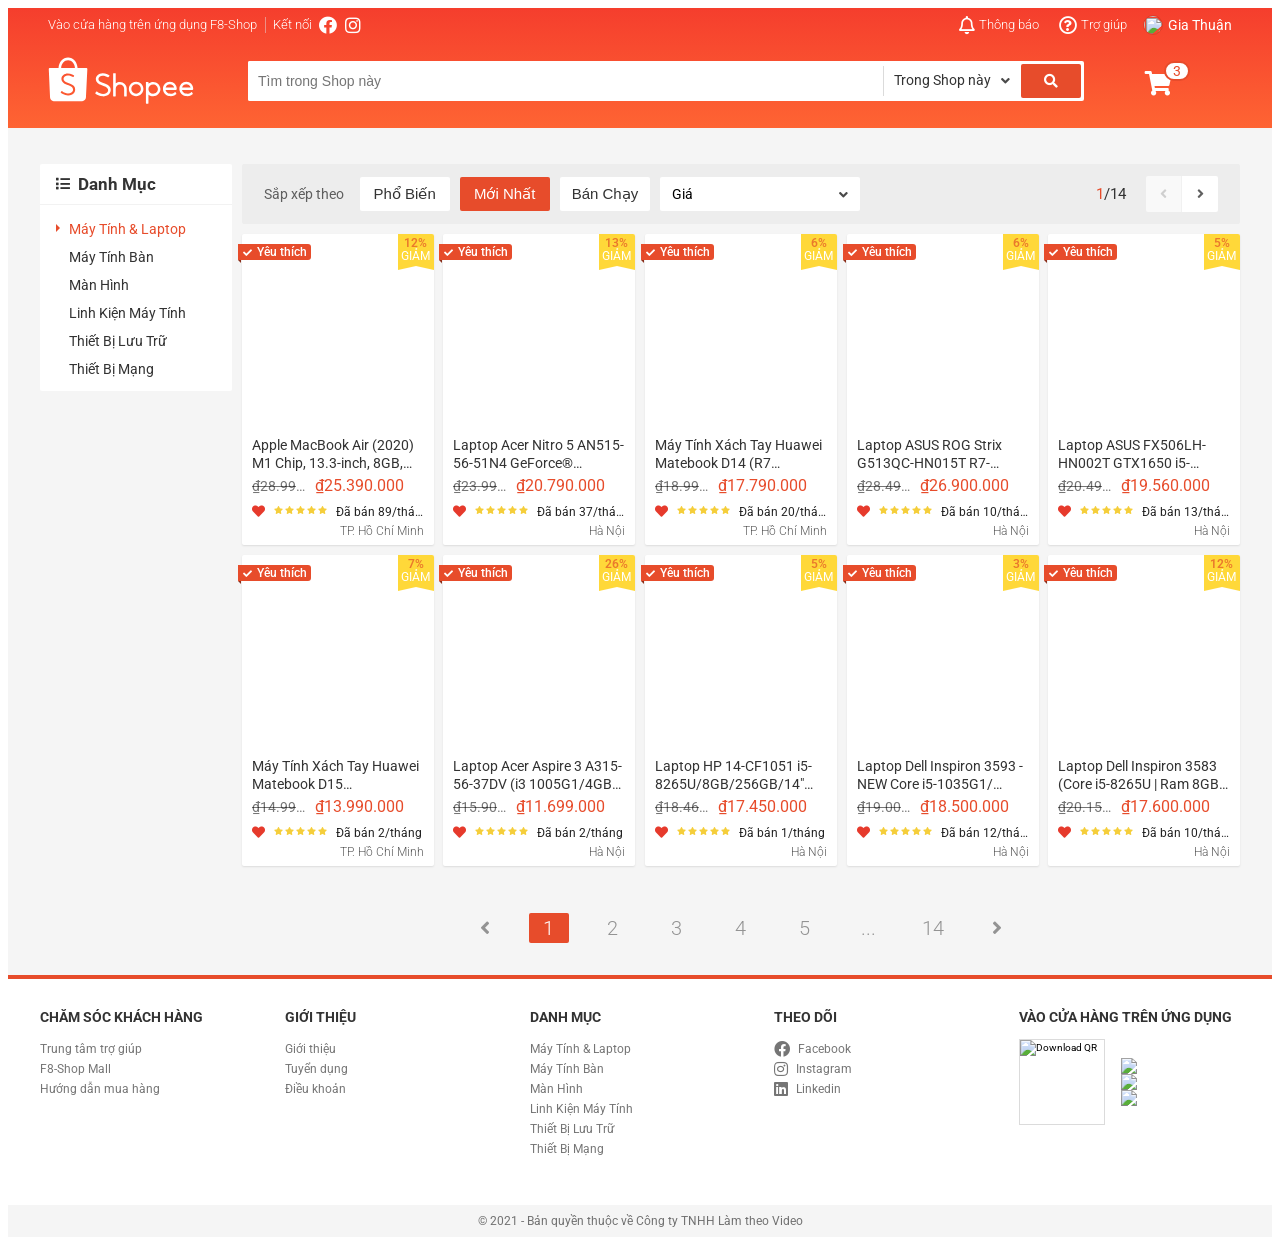
==== index.html @ 321f9ff5 "Shopee Clone v1" ====
<!DOCTYPE html>
<html lang="en">
<head>
    <meta charset="UTF-8">
    <meta http-equiv="X-UA-Compatible" content="IE=edge">
    <meta name="viewport" content="width=device-width, initial-scale=1.0">
    <title>F8 Shop</title>
    <link
      rel="icon"
      href="https://4.bp.blogspot.com/-ItRaVmM-PoU/XgrlppcnvcI/AAAAAAAABPY/Pbgwlu9Gb7UKLJFekuqk5__OPWQvqq08gCLcBGAsYHQ/s200-c/shopee%2B1.png"
      type="image/x-icon"
    />
    <link rel="stylesheet" href="https://cdnjs.cloudflare.com/ajax/libs/normalize/8.0.1/normalize.min.css">
    <link rel="stylesheet" href="./assest/css/base.css">
    <link rel="stylesheet" href="./assest/css/main.css">
    <link rel="stylesheet" href="./assest/css/grid.css">
    <link rel="stylesheet" href="./assest/css/responsive.css">
    <link rel="stylesheet" href="./assest/fonts/fontawesome-free-5.15.3-web/fontawesome-free-5.15.3-web/css/all.min.css">
    <link rel="preconnect" href="https://fonts.googleapis.com">
    <link rel="preconnect" href="https://fonts.gstatic.com" crossorigin>
    <link href="https://fonts.googleapis.com/css2?family=Open+Sans&family=Roboto:wght@300;400;500;700&display=swap" rel="stylesheet">
</head>
<body>
    <div class="app">
        <header class="header">
            <div class="grid wide">
                <nav class="header__navbar hide-on-mobile-tablet">
                    <ul class="header__navbar-list">
                        <li class="header__navbar-item header__navbar-item--has-qr header__navbar-item--separate">
                            Vào cửa hàng trên ứng dụng F8-Shop

                            <!-- Header QR code -->
                            <div class="header__qr">
                                <img src="./assest/img/qr_code.png" alt="QR code" class="header__qr-img">
                                <div class="header__qr-apps">
                                    <a href="" class="header__qr-link">
                                        <img src="./assest/img/app_store.png" alt="App Store" class="header__qr-download-img">
                                    </a>
                                    <a href="" class="header__qr-link">
                                        <img src="./assest/img/google_play.png" alt="Google Play" class="header__qr-download-img">
                                    </a>
                                    <a href="" class="header__qr-link">
                                        <img src="./assest/img/app_gallery.png" alt="App Gallery" class="header__qr-download-img">
                                    </a>
                                    
                                </div>
                            </div>
                        </li>
                        <li class="header__navbar-item">
                            <span class="header__navbar-tittle--no-pointer">Kết nối</span>
                            <a href="" class="header__navbar-icon-link">
                                <i class="header__navbar-icon fab fa-facebook"></i>
                            </a>
                            <a href="" class="header__navbar-icon-link">
                                <i class="header__navbar-icon fab fa-instagram"></i>
                            </a>
                        </li>
                    </ul>
    
                    <ul class="header__navbar-list">
                        <li class="header__navbar-item header__navbar-item--has-notify">
                            <a href="" class="header__navbar-item-link">
                                <i class="header__navbar-icon far fa-bell"></i>
                                Thông báo
                            </a>
                            <div class="header__notify">
                                <header class="header__notify-header">
                                    <h3>Thông Báo Mới Nhận</h3>
                                </header>
                                <ul class="header__notify-list">
                                    <li class="header__notify-item header__notify-item--viewed">
                                        <a href="" class="header__notify-link">
                                            <img src="https://cf.shopee.vn/file/35ed15aa87367f34b8993bb78418c62c_tn" alt="" class="header__notify-img">
                                            <div class="header__notify-info">
                                                <span class="header__notify-name">Săn Voucher 100K từ #shopxuhuong</span>
                                                <span class="header__notify-description">✨ Chỉ từ 1K mua hàng thả ga
                                                    ⏰ Đồng giá 7K vào 9H, 12H, 21H
                                                    ️🛒 Ở nhà an toàn! Mua sắm an tâm</span>
                                            </div>
                                        </a>
                                    </li>
                                    <li class="header__notify-item header__notify-item--viewed">
                                        <a href="" class="header__notify-link">
                                            <img src="https://cf.shopee.vn/file/565277eec233892490bc426672ab6165_tn" alt="" class="header__notify-img">
                                            <div class="header__notify-info">
                                                <span class="header__notify-name">Chỉ 3 phút để hiểu nhau hơn!</span>
                                                <span class="header__notify-description">😍Quảng cáo của Shopee đã để lại cho bạn những ấn tượng gì? Hãy chia sẻ ý kiến của bạn với Shopee ngay TẠI ĐÂY nhé!</span>
                                            </div>
                                        </a>
                                    </li>
                                    <li class="header__notify-item header__notify-item--viewed">
                                        <a href="" class="header__notify-link">
                                            <img src="https://cf.shopee.vn/file/9196fa5244971a370a52f6e6dd48f8cf_tn" alt="" class="header__notify-img">
                                            <div class="header__notify-info">
                                                <span class="header__notify-name">Bí kíp x4 lần ưu đãi từ Shop Xtra</span>
                                                <span class="header__notify-description">🔥Mã Freeship Xtra giảm đến 70K
                                                    ⚡Voucher hoàn 100K xu
                                                    ☄️Deal hot giảm đến 50%
                                                    💥 Click vào săn ngay ưu đãi!!!</span>
                                            </div>
                                        </a>
                                    </li>
                                </ul>
                                <footer class="header__notify-footer">
                                    <a href="" class="header__notify-footer-btn">Xem tất cả</a>
                                </footer>
                            </div>
                        </li>
                        <li class="header__navbar-item">
                            <a href="" class="header__navbar-item-link">
                                <i class="header__navbar-icon far fa-question-circle"></i>
                                Trợ giúp
                            </a>
                        </li>
                        <!-- <li class="header__navbar-item header__navbar-item--strong header__navbar-item--separate">Đăng ký</li>
                        <li class="header__navbar-item header__navbar-item--strong">Đăng nhập</li> -->
                        <li class="header__navbar-item header__navbar-user">
                            <img src="https://scontent.fsgn5-7.fna.fbcdn.net/v/t1.6435-9/152166689_1042345229628482_6610616176652861660_n.jpg?_nc_cat=101&ccb=1-5&_nc_sid=09cbfe&_nc_ohc=N7DBDFmC-OUAX-FkVqB&_nc_ht=scontent.fsgn5-7.fna&oh=b2f9391e783679ab5350fd83e665308e&oe=61D140C9" alt="" class="header__navbar-user-img">
                            <span class="header__navbar-user-name">Gia Thuận</span>

                            <ul class="header__navbar-user-menu">
                                <li class="header__navbar-user-item">
                                    <a href="" >Tài Khoản Của Tôi</a>
                                </li>  
                                <li class="header__navbar-user-item">
                                    <a href="" >Địa Chỉ Của Tôi</a>
                                </li> 
                                <li class="header__navbar-user-item">
                                    <a href="" >Đơn Mua</a>
                                </li>  
                                <li class="header__navbar-user-item header__navbar-user-item--separate">
                                    <a href="" >Đăng Xuất</a>
                                </li>    
                            </ul>
                        </li>
                    </ul>
                </nav>


                <!-- Header with search -->
                <div class="header-with-search">
                    <div class="header__mobile-btn">
                        <label for="mobile-list-checkbox" class="header__mobile-list">
                            <i class="header__mobile-list-icon fas fa-bars"></i>
                        </label>
                        <label for="mobile-search-checkbox" class="header__mobile-search">
                            <i class="header__mobile-search-icon fas fa-search"></i>
                        </label>
                    </div>
                    <div class="header__logo hide-on-tablet">
                        <a href="./index.html" class="header__logo-link">
                            <svg viewBox="0 0 192 65" class="header__logo-img">
                                <g fill-rule="evenodd">
                                    <path fill="#fff"
                                        d="M35.6717403 44.953764c-.3333497 2.7510509-2.0003116 4.9543414-4.5823845 6.0575984-1.4379707.6145919-3.36871.9463856-4.896954.8421628-2.3840266-.0911143-4.6237865-.6708937-6.6883352-1.7307424-.7375522-.3788551-1.8370513-1.1352759-2.6813095-1.8437757-.213839-.1790053-.239235-.2937577-.0977428-.4944671.0764015-.1151823.2172535-.3229831.5286218-.7791994.45158-.6616533.5079208-.7446018.5587128-.8221779.14448-.2217688.3792333-.2411091.6107855-.0588804.0243289.0189105.0243289.0189105.0426824.0333083.0379873.0294402.0379873.0294402.1276204.0990653.0907002.0706996.14448.1123887.166248.1287205 2.2265285 1.7438508 4.8196989 2.7495466 7.4376251 2.8501162 3.6423042-.0496401 6.2615109-1.6873341 6.7308041-4.2020035.5160305-2.7675977-1.6565047-5.1582742-5.9070334-6.4908212-1.329344-.4166762-4.6895175-1.7616869-5.3090528-2.1250697-2.9094471-1.7071043-4.2697358-3.9430584-4.0763845-6.7048539.296216-3.8283059 3.8501677-6.6835796 8.340785-6.702705 2.0082079-.004083 4.0121475.4132378 5.937338 1.2244562.6816382.2873109 1.8987274.9496089 2.3189359 1.2633517.2420093.1777159.2898136.384872.1510957.60836-.0774686.12958-.2055158.3350171-.4754821.7632974l-.0029878.0047276c-.3553311.5640922-.3664286.5817134-.447952.7136572-.140852.2144625-.3064598.2344475-.5604202.0732783-2.0600669-1.3839063-4.3437898-2.0801572-6.8554368-2.130442-3.126914.061889-5.4706057 1.9228561-5.6246892 4.4579402-.0409751 2.2896772 1.676352 3.9613243 5.3858811 5.2358503 7.529819 2.4196871 10.4113092 5.25648 9.869029 9.7292478M26.3725216 5.42669372c4.9022893 0 8.8982174 4.65220288 9.0851664 10.47578358H17.2875686c.186949-5.8235807 4.1828771-10.47578358 9.084953-10.47578358m25.370857 11.57065968c0-.6047069-.4870064-1.0948761-1.0875481-1.0948761h-11.77736c-.28896-7.68927544-5.7774923-13.82058185-12.5059489-13.82058185-6.7282432 0-12.2167755 6.13130641-12.5057355 13.82058185l-11.79421958.0002149c-.59136492.0107446-1.06748731.4968309-1.06748731 1.0946612 0 .0285807.00106706.0569465.00320118.0848825H.99995732l1.6812605 37.0613963c.00021341.1031483.00405483.2071562.01173767.3118087.00170729.0236381.003628.0470614.00554871.0704847l.00362801.0782207.00405483.004083c.25545428 2.5789222 2.12707837 4.6560709 4.67201764 4.7519129l.00576212.0055872h37.4122078c.0177132.0002149.0354264.0004298.0531396.0004298.0177132 0 .0354264-.0002149.0531396-.0004298h.0796027l.0017073-.0015043c2.589329-.0706995 4.6867431-2.1768587 4.9082648-4.787585l.0012805-.0012893.0017073-.0350275c.0021341-.0275062.0040548-.0547975.0057621-.0823037.0040548-.065757.0068292-.1312992.0078963-.1964115l1.8344904-37.207738h-.0012805c.001067-.0186956.0014939-.0376062.0014939-.0565167M176.465457 41.1518926c.720839-2.3512494 2.900423-3.9186779 5.443734-3.9186779 2.427686 0 4.739107 1.6486899 5.537598 3.9141989l.054826.1556978h-11.082664l.046506-.1512188zm13.50267 3.4063683c.014933.0006399.014933.0006399.036906.0008531.021973-.0002132.021973-.0002132.044372-.0008531.53055-.0243144.950595-.4766911.950595-1.0271786 0-.0266606-.000853-.0496953-.00256-.0865936.000427-.0068251.000427-.020262.000427-.0635588 0-5.1926268-4.070748-9.4007319-9.09145-9.4007319-5.020488 0-9.091235 4.2081051-9.091235 9.4007319 0 .3871116.022399.7731567.067838 1.1568557l.00256.0204753.01408.1013102c.250022 1.8683731 1.047233 3.5831812 2.306302 4.9708108-.00064-.0006399.00064.0006399.007253.0078915 1.396026 1.536289 3.291455 2.5833031 5.393601 2.9748936l.02752.0053321v-.0027727l.13653.0228215c.070186.0119439.144211.0236746.243409.039031 2.766879.332724 5.221231-.0661182 7.299484-1.1127057.511777-.2578611.971928-.5423827 1.37064-.8429007.128211-.0968312.243622-.1904632.34346-.2781231.051412-.0452164.092372-.083181.114131-.1051493.468898-.4830897.498124-.6543572.215249-1.0954297-.31146-.4956734-.586228-.9179769-.821744-1.2675504-.082345-.1224254-.154023-.2267215-.214396-.3133151-.033279-.0475624-.033279-.0475624-.054399-.0776356-.008319-.0117306-.008319-.0117306-.013866-.0191956l-.00256-.0038391c-.256208-.3188605-.431565-.3480805-.715933-.0970445-.030292.0268739-.131624.1051493-.14997.1245582-1.999321 1.775381-4.729508 2.3465571-7.455854 1.7760208-.507724-.1362888-.982595-.3094759-1.419919-.5184948-1.708127-.8565509-2.918343-2.3826022-3.267563-4.1490253l-.02752-.1394881h13.754612zM154.831964 41.1518926c.720831-2.3512494 2.900389-3.9186779 5.44367-3.9186779 2.427657 0 4.739052 1.6486899 5.537747 3.9141989l.054612.1556978h-11.082534l.046505-.1512188zm13.502512 3.4063683c.015146.0006399.015146.0006399.037118.0008531.02176-.0002132.02176-.0002132.044159-.0008531.530543-.0243144.950584-.4766911.950584-1.0271786 0-.0266606-.000854-.0496953-.00256-.0865936.000426-.0068251.000426-.020262.000426-.0635588 0-5.1926268-4.070699-9.4007319-9.091342-9.4007319-5.020217 0-9.091343 4.2081051-9.091343 9.4007319 0 .3871116.022826.7731567.068051 1.1568557l.00256.0204753.01408.1013102c.250019 1.8683731 1.04722 3.5831812 2.306274 4.9708108-.00064-.0006399.00064.0006399.007254.0078915 1.396009 1.536289 3.291417 2.5833031 5.393538 2.9748936l.027519.0053321v-.0027727l.136529.0228215c.070184.0119439.144209.0236746.243619.039031 2.766847.332724 5.22117-.0661182 7.299185-1.1127057.511771-.2578611.971917-.5423827 1.370624-.8429007.128209-.0968312.243619-.1904632.343456-.2781231.051412-.0452164.09237-.083181.11413-.1051493.468892-.4830897.498118-.6543572.215246-1.0954297-.311457-.4956734-.586221-.9179769-.821734-1.2675504-.082344-.1224254-.154022-.2267215-.21418-.3133151-.033492-.0475624-.033492-.0475624-.054612-.0776356-.008319-.0117306-.008319-.0117306-.013866-.0191956l-.002346-.0038391c-.256419-.3188605-.431774-.3480805-.716138-.0970445-.030292.0268739-.131623.1051493-.149969.1245582-1.999084 1.775381-4.729452 2.3465571-7.455767 1.7760208-.507717-.1362888-.982582-.3094759-1.419902-.5184948-1.708107-.8565509-2.918095-2.3826022-3.267311-4.1490253l-.027733-.1394881h13.754451zM138.32144123 49.7357905c-3.38129629 0-6.14681004-2.6808521-6.23169343-6.04042014v-.31621743c.08401943-3.35418649 2.85039714-6.03546919 6.23169343-6.03546919 3.44242097 0 6.23320537 2.7740599 6.23320537 6.1960534 0 3.42199346-2.7907844 6.19605336-6.23320537 6.19605336m.00172791-15.67913203c-2.21776751 0-4.33682838.7553485-6.03989586 2.140764l-.19352548.1573553V34.6208558c0-.4623792-.0993546-.56419733-.56740117-.56419733h-2.17651376c-.47409424 0-.56761716.09428403-.56761716.56419733v27.6400724c0 .4539841.10583425.5641973.56761716.5641973h2.17651376c.46351081 0 .56740117-.1078454.56740117-.5641973V50.734168l.19352548.1573553c1.70328347 1.3856307 3.82234434 2.1409792 6.03989586 2.1409792 5.27140956 0 9.54473746-4.2479474 9.54473746-9.48802964 0-5.239867-4.2733279-9.48781439-9.54473746-9.48781439M115.907646 49.5240292c-3.449458 0-6.245805-2.7496948-6.245805-6.1425854 0-3.3928907 2.79656-6.1427988 6.245805-6.1427988 3.448821 0 6.24538 2.7499081 6.24538 6.1427988 0 3.3926772-2.796346 6.1425854-6.24538 6.1425854m.001914-15.5438312c-5.28187 0-9.563025 4.2112903-9.563025 9.4059406 0 5.1944369 4.281155 9.4059406 9.563025 9.4059406 5.281657 0 9.562387-4.2115037 9.562387-9.4059406 0-5.1946503-4.280517-9.4059406-9.562387-9.4059406M94.5919049 34.1890939c-1.9281307 0-3.7938902.6198995-5.3417715 1.7656047l-.188189.1393105V23.2574169c0-.4254677-.1395825-.5643476-.5649971-.5643476h-2.2782698c-.4600414 0-.5652122.1100273-.5652122.5643476v29.2834155c0 .443339.1135587.5647782.5652122.5647782h2.2782698c.4226187 0 .5649971-.1457701.5649971-.5647782v-9.5648406c.023658-3.011002 2.4931278-5.4412923 5.5299605-5.4412923 3.0445753 0 5.516841 2.4421328 5.5297454 5.4630394v9.5430935c0 .4844647.0806524.5645628.5652122.5645628h2.2726775c.481764 0 .565212-.0824666.565212-.5645628v-9.5710848c-.018066-4.8280677-4.0440197-8.7806537-8.9328471-8.7806537M62.8459442 47.7938061l-.0053397.0081519c-.3248668.4921188-.4609221.6991347-.5369593.8179812-.2560916.3812097-.224267.551113.1668119.8816949.91266.7358184 2.0858968 1.508535 2.8774525 1.8955369 2.2023021 1.076912 4.5810275 1.646045 7.1017886 1.6975309 1.6283921.0821628 3.6734936-.3050536 5.1963734-.9842376 2.7569891-1.2298679 4.5131066-3.6269626 4.8208863-6.5794607.4985136-4.7841067-2.6143125-7.7747902-10.6321784-10.1849709l-.0021359-.0006435c-3.7356476-1.2047686-5.4904836-2.8064071-5.4911243-5.0426086.1099976-2.4715346 2.4015793-4.3179454 5.4932602-4.4331449 2.4904317.0062212 4.6923065.6675996 6.8557356 2.0598624.4562232.2767364.666607.2256796.9733188-.172263.035242-.0587797.1332787-.2012238.543367-.790093l.0012815-.0019308c.3829626-.5500403.5089793-.7336731.5403767-.7879478.258441-.4863266.2214903-.6738208-.244985-1.0046173-.459427-.3290803-1.7535544-1.0024722-2.4936356-1.2978721-2.0583439-.8211991-4.1863175-1.2199998-6.3042524-1.1788111-4.8198184.1046878-8.578747 3.2393171-8.8265087 7.3515337-.1572005 2.9703036 1.350301 5.3588174 4.5000778 7.124567.8829712.4661613 4.1115618 1.6865902 5.6184225 2.1278667 4.2847814 1.2547527 6.5186944 3.5630343 6.0571315 6.2864205-.4192725 2.4743234-3.0117991 4.1199394-6.6498372 4.2325647-2.6382344-.0549182-5.2963324-1.0217793-7.6043603-2.7562084-.0115337-.0083664-.0700567-.0519149-.1779185-.1323615-.1516472-.1130543-.1516472-.1130543-.1742875-.1300017-.4705335-.3247898-.7473431-.2977598-1.0346184.1302162-.0346012.0529875-.3919333.5963776-.5681431.8632459"
                                    ></path>
                                </g>
                            </svg>
                        </a>
                    </div>

                    <input type="checkbox" hidden id="mobile-search-checkbox" class="header__search-checkbox">


                    <input type="checkbox" hidden name="" class="nav__input" id="mobile-list-checkbox">


                    <label for="mobile-list-checkbox" class="header__nav-overlay"></label>
                    <nav class="nav__mobile">
                        <label for="mobile-list-checkbox" class="nav__mobile-close">
                            <i class="fas fa-times"></i>
                        </label>
                        <ul class="nav__mobile-list">
                            <li>
                                <a href="" class="nav__mobile-link">
                                    <i class="fas fa-home"></i>
                                    Trang chủ
                                </a>
                            </li>
                            <li>
                                <a href="" class="nav__mobile-link">
                                    <i class="far fa-user-circle"></i>
                                    Tài khoản của tôi
                                </a>
                            </li>
                            <li>    
                                <a href="" class="nav__mobile-link">
                                    <i class="fas fa-box-open"></i>
                                    Đơn mua
                                </a>
                            </li>
                            <li>
                                <a href="" class="nav__mobile-link">
                                    <i class="fas fa-sign-out-alt"></i>
                                    Đăng xuất
                                </a>
                            </li>
                        </ul>
                    </nav>

                    <div class="header__search">
                        <div class="header__search-input-wrap">
                            <input type="text" class="header__search-input" placeholder="Tìm trong Shop này">

                            <!-- Search history -->
                            <div class="header__search-history">
                                <h3 class="header__search-history-heading">Lịch sử tìm kiếm</h3>
                                <ul class="header__search-history-list">
                                    <li class="header__search-history-item">
                                        <a href="" >Acer nitro 5</a>
                                    </li>
                                    <li class="header__search-history-item">
                                        <a href="" >Asus tuf fx506</a>
                                    </li>
                                </ul>
                            </div>
                        </div>
                        <div class="header__search-select">
                            <span class="header__search-select-label">Trong Shop này</span>
                            <i class="header__search-select-icon fas fa-angle-down"></i>

                            <ul class="header__search-option">
                                <li class="header__search-option-item">
                                    <span>Trong Shop này</span>
                                    <i class="fas fa-check"></i>
                                </li>
                                <li class="header__search-option-item">
                                    <span>Trong Shopee</span>
                                </li>
                            </ul>
                        </div>
                        <button class="header__search-btn">
                            <i class="header__search-btn-icon fas fa-search"></i>
                        </button>
                    </div>

                    <!-- Cart layout -->
                    <div class="header__cart">
                        <div class="header__cart-wrap">
                            <i class="header__cart-icon fas fa-shopping-cart"></i>
                            <span class="header__cart-notice">3</span>

                            <!-- No cart: header__cart-list--no-cart-->
                            <div class="header__cart-list">
                                <img src="./assest/img/no_cart.png" alt="" class="header__cart-no-cart-img">
                                <span class="header__cart-list-no-cart-msg">
                                    Chưa có sản phẩm
                                </span>

                                <h4 class="header__cart-heading">Sản Phẩm Mới Thêm</h4>
                                <ul class="header__cart-list-item">
                                    <!-- Cart item -->
                                    <li class="header__cart-item">
                                        <img src="https://cf.shopee.vn/file/7e4eaffb8aef72525616d2d37cb64905_tn" alt="" class="header__cart-img">
                                        <div class="header__cart-item-info">
                                            <div class="header__cart-item-head">
                                                <h5 class="header__cart-item-name">Asus TUF Gaming F15 FX506LH-HN002T</h5>
                                                <div class="header__cart-item-price-wrap">
                                                    <span class="header__cart-item-price">₫19.490.000</span>
                                                    <span class="header__cart-item-multiply">x</span>
                                                    <span class="header__cart-item-qnt">2</span>
                                                </div>
                                            </div>

                                            <div class="header__cart-item-body">
                                                <span class="header__cart-item-description">
                                                    Phân Loại Hàng: I5-RAM8G-SSD512 
                                                </span>
                                                <span class="header__cart-item-remove">Xoá</span>
                                            </div>
                                        </div>
                                    </li>
                                    <li class="header__cart-item">
                                        <img src="https://cf.shopee.vn/file/7fd600c90822d0015a268f533c5f6d99_tn" alt="" class="header__cart-img">
                                        <div class="header__cart-item-info">
                                            <div class="header__cart-item-head">
                                                <h5 class="header__cart-item-name">Acer Predator Helios 300</h5>
                                                <div class="header__cart-item-price-wrap">
                                                    <span class="header__cart-item-price">₫18.400.000</span>
                                                    <span class="header__cart-item-multiply">x</span>
                                                    <span class="header__cart-item-qnt">1</span>
                                                </div>
                                            </div>

                                            <div class="header__cart-item-body">
                                                <span class="header__cart-item-description">
                                                    Phân Loại Hàng: RAM16G-SSD 128+1TB
                                                </span>
                                                <span class="header__cart-item-remove">Xoá</span>
                                            </div>
                                        </div>
                                    </li>
                                    <li class="header__cart-item">
                                        <img src="https://cf.shopee.vn/file/57ae68e7da097de895fe7a981023bf6b_tn" alt="" class="header__cart-img">
                                        <div class="header__cart-item-info">
                                            <div class="header__cart-item-head">
                                                <h5 class="header__cart-item-name">Laptop Asus ROG Strix G512-IAL001T i7-10750H GTX1650Ti 8GB 512GB 15.6″FHD 144Hz W10</h5>
                                                <div class="header__cart-item-price-wrap">
                                                    <span class="header__cart-item-price">₫28.287.000</span>
                                                    <span class="header__cart-item-multiply">x</span>
                                                    <span class="header__cart-item-qnt">1</span>
                                                </div>
                                            </div>

                                            <div class="header__cart-item-body">
                                                <span class="header__cart-item-description">
                                                    Phân Loại Hàng: I7-RAM8G-SSD512 
                                                </span>
                                                <span class="header__cart-item-remove">Xoá</span>
                                            </div>
                                        </div>
                                    </li>
                                    
                                </ul>

                                <a href="#" class="header__cart-view-cart btn btn--primary">Xem Giỏ Hàng</a>
                            </div>
                        </div>

                        
                    </div>
                </div>
            </div>
            <ul class="header__sort-bar">
                <li class="header__sort-item">
                    <a href="" class="header__sort-link">Phổ biến</a>
                </li>
                <li class="header__sort-item header__sort-link--active">
                    <a href="" class="header__sort-link">Mới nhất</a>
                </li>
                <li class="header__sort-item">
                    <a href="" class="header__sort-link">Bán chạy</a>
                </li>
                <li class="header__sort-item">
                        <a href="" class="header__sort-link">
                            Giá
                            <svg width="8px" height="10px" viewBox="0 0 8 10" class="header__sort-price">
                                <g stroke="none" stroke-width="1" fill-rule="evenodd">
                                    <g id="upfront_filter_specs" transform="translate(-345.000000, -97.000000)">
                                        <g id="icon_grey" transform="translate(343.000000, 96.000000)">
                                            <g id="Group-12" stroke-width="1" transform="translate(2.500000, 1.000000)">
                                                <g id="Group-11" fill-rule="nonzero">
                                                    <path
                                                        d="M3.13751228,3.74264069 L0.150147331,0.853553391 C-0.0500491103,0.658291245 -0.0500491103,0.341708755 0.150147331,0.146446609 C0.350343772,-0.0488155365 0.674926335,-0.0488155365 0.875122776,0.146446609 L3.5,2.68497122 L6.12487722,0.146446609 C6.32507367,-0.0488155365 6.64965623,-0.0488155365 6.84985267,0.146446609 C7.05004911,0.341708755 7.05004911,0.658291245 6.84985267,0.853553391 L3.86248772,3.74264069 C3.66229128,3.93790283 3.33770872,3.93790283 3.13751228,3.74264069 Z"
                                                        transform="translate(3.500000, 1.944544) scale(1, -1) translate(-3.500000, -1.944544) "
                                                    ></path>
                                                </g>
                                                <g transform="translate(3.500000, 8.000000) scale(1, -1) translate(-3.500000, -8.000000) translate(0.000000, 6.000000)" fill-rule="nonzero">
                                                    <path
                                                        d="M3.13751228,3.74264069 L0.150147331,0.853553391 C-0.0500491103,0.658291245 -0.0500491103,0.341708755 0.150147331,0.146446609 C0.350343772,-0.0488155365 0.674926335,-0.0488155365 0.875122776,0.146446609 L3.5,2.68497122 L6.12487722,0.146446609 C6.32507367,-0.0488155365 6.64965623,-0.0488155365 6.84985267,0.146446609 C7.05004911,0.341708755 7.05004911,0.658291245 6.84985267,0.853553391 L3.86248772,3.74264069 C3.66229128,3.93790283 3.33770872,3.93790283 3.13751228,3.74264069 Z"
                                                        transform="translate(3.500000, 1.944544) scale(1, -1) translate(-3.500000, -1.944544) "
                                                    ></path>
                                                </g>
                                            </g>
                                        </g>
                                    </g>
                                </g>
                            </svg>
                        </a>
                </li>
            </ul>
        </header>

        <div class="app__container">
            <div class="grid wide">
                <div class="row sm-gutter app__content">
                    <div class="col l-2 m-0 c-0">
                        <nav class="category">
                            <h3 class="category__heading">
                                <i class="category__heading-icon fas fa-list"></i>
                                Danh Mục
                            </h3>
            
                            <ul class="category-list">
                                <li class="category-item category-item--active">
                                    <a href="#" class="category-item__link">Máy Tính & Laptop</a>
                                </li>
                                <li class="category-item">
                                    <a href="#" class="category-item__link">Máy Tính Bàn</a>
                                </li>
                                <li class="category-item">
                                    <a href="#" class="category-item__link">Màn Hình</a>
                                </li>
                                <li class="category-item">
                                    <a href="#" class="category-item__link">Linh Kiện Máy Tính</a>
                                </li>
                                <li class="category-item">
                                    <a href="#" class="category-item__link">Thiết Bị Lưu Trữ</a>
                                </li>
                                <li class="category-item">
                                    <a href="#" class="category-item__link">Thiết Bị Mạng</a>
                                </li>
                            </ul>
                        </nav>
                    </div>
    
                    <div class="col l-10 m-12 c-12">
                        <div class="home-filter hide-on-mobile-tablet">
                            <span class="home-filter__label">Sắp xếp theo</span>
                            <button class="home-filter__btn btn">Phổ Biến</button>
                            <button class="home-filter__btn btn btn--primary">Mới Nhất</button>
                            <button class="home-filter__btn btn">Bán Chạy</button>

                            <div class="select-input">
                                <span class="select-input__label">Giá</span>
                                <i class="select-input__icon fas fa-angle-down"></i>

                                <!-- List option -->
                                <ul class="select-input__list">
                                    <li class="select-input__item">
                                        <a href="" class="select-input__link">Giá: Thấp đến Cao</a>
                                    </li>
                                    <li class="select-input__item">
                                        <a href="" class="select-input__link">Giá: Cao đến Thấp</a>
                                    </li>
                                </ul>
                            </div>

                            <div class="home-filter__page">
                                <span class="home-filter__page-num">
                                    <span class="home-filter__page-current">1</span>/14
                                </span>

                                <div class="home-filter__page-control">
                                    <a href="" class="home-filter__page-btn home-filter__page-btn-disabled">
                                        <i class="home-filter__page-icon fas fa-angle-left"></i>
                                    </a>
                                    <a href="" class="home-filter__page-btn">
                                        <i class="home-filter__page-icon fas fa-angle-right"></i>
                                    </a>
                                </div>
                            </div>
                        </div>

                        <nav class="mobile-category">
                            <ul class="mobile-category__list">
                                <li class="mobile-category__item">
                                    <a href="" class="mobile-category__link">Máy Tính Bàn</a>
                                </li>
                                <li class="mobile-category__item">
                                    <a href="" class="mobile-category__link">Máy In, Máy Scan & Máy Chiếu</a>
                                </li>
                                <li class="mobile-category__item">
                                    <a href="" class="mobile-category__link">Thiết Bị Lưu Trữ</a>
                                </li>
                                <li class="mobile-category__item">
                                    <a href="" class="mobile-category__link">Màn Hình</a>
                                </li>
                                <li class="mobile-category__item">
                                    <a href="" class="mobile-category__link">Linh Kiện Máy Tính</a>
                                </li>
                                <li class="mobile-category__item">
                                    <a href="" class="mobile-category__link">Thiết Bị Mạng</a>
                                </li>
                                <li class="mobile-category__item">
                                    <a href="" class="mobile-category__link">Laptop</a>
                                </li>
                                <li class="mobile-category__item">
                                    <a href="" class="mobile-category__link">Gaming</a>
                                </li>
                                <li class="mobile-category__item">
                                    <a href="" class="mobile-category__link">Khác</a>
                                </li>
                            </ul>
                        </nav>

                        <div class="home-product">
                            <div class="row sm-gutter">
                                <!-- Product item -->
                                <div class="col l-2-4 m-4 c-6">
                                    <a class="home-product-item" href="">
                                        <div class="home-product-item__img" style="background-image: url(https://cf.shopee.vn/file/575e04c0e1d08b5f1b9f624a8d6b1419_tn);"></div>
                                        <h4 class="home-product-item__name">Apple MacBook Air (2020) M1 Chip, 13.3-inch, 8GB, 256GB SSD</h4>
                                        <div class="home-product-item__price">
                                            <span class="home-product-item__price-old">₫28.990.000</span>
                                            <span class="home-product-item__price-current">₫25.390.000</span>
                                        </div>
                                        <div class="home-product-item__action">
                                            <span class="home-product-item__like home-product-item__like--liked">
                                                <i class="home-product-item__like-icon-empty far fa-heart"></i>
                                                <i class="home-product-item__like-icon-fill fas fa-heart"></i>
                                            </span>
                                            <div class="home-product-item__rating">
                                                <i class="home-product-item__star--gold fas fa-star"></i>
                                                <i class="home-product-item__star--gold fas fa-star"></i>
                                                <i class="home-product-item__star--gold fas fa-star"></i>
                                                <i class="home-product-item__star--gold fas fa-star"></i>
                                                <i class="home-product-item__star--gold fas fa-star"></i>
                                            </div>
                                            <span class="home-product-item__sold">Đã bán 89/tháng</span>
                                        </div>
                                        <div class="home-product-item__origin">
                                            <span class="home-product-item__origin-name">TP. Hồ Chí Minh</span>
                                        </div>
                                        <div class="home-product-item__favourite">
                                            <i class="fas fa-check"></i>
                                            <span>Yêu thích</span>
                                        </div>
                                        <div class="home-product-item__sale-off">
                                            <span class="home-product-item__sale-off-percent">12%</span>
                                            <span class="home-product-item__sale-off-label">GIẢM</span>
                                        </div>
                                    </a>
                                </div>     
                                <div class="col l-2-4 m-4 c-6">
                                    <a class="home-product-item" href="">
                                        <div class="home-product-item__img" style="background-image: url(https://cf.shopee.vn/file/99a2a20828b08ae6c54d59498d19e181_tn);"></div>
                                        <h4 class="home-product-item__name">Laptop Acer Nitro 5 AN515-56-51N4 GeForce® GTX1650 i5-11300H 8GB 512GB</h4>
                                        <div class="home-product-item__price">
                                            <span class="home-product-item__price-old">₫23.990.000</span>
                                            <span class="home-product-item__price-current">₫20.790.000</span>
                                        </div>
                                        <div class="home-product-item__action">
                                            <span class="home-product-item__like home-product-item__like--liked">
                                                <i class="home-product-item__like-icon-empty far fa-heart"></i>
                                                <i class="home-product-item__like-icon-fill fas fa-heart"></i>
                                            </span>
                                            <div class="home-product-item__rating">
                                                <i class="home-product-item__star--gold fas fa-star"></i>
                                                <i class="home-product-item__star--gold fas fa-star"></i>
                                                <i class="home-product-item__star--gold fas fa-star"></i>
                                                <i class="home-product-item__star--gold fas fa-star"></i>
                                                <i class="home-product-item__star--gold fas fa-star"></i>
                                            </div>
                                            <span class="home-product-item__sold">Đã bán 37/tháng</span>
                                        </div>
                                        <div class="home-product-item__origin">
                                            <span class="home-product-item__origin-name">Hà Nội</span>
                                        </div>
                                        <div class="home-product-item__favourite">
                                            <i class="fas fa-check"></i>
                                            <span>Yêu thích</span>
                                        </div>
                                        <div class="home-product-item__sale-off">
                                            <span class="home-product-item__sale-off-percent">13%</span>
                                            <span class="home-product-item__sale-off-label">GIẢM</span>
                                        </div>
                                    </a>
                                </div>
                                <div class="col l-2-4 m-4 c-6">
                                    <a class="home-product-item" href="">
                                        <div class="home-product-item__img" style="background-image: url(https://cf.shopee.vn/file/58347850a9208e7b2e16175fa1b1d087_tn);"></div>
                                        <h4 class="home-product-item__name">Máy Tính Xách Tay Huawei Matebook D14 (R7 8+512G) | Windows 10 | Màn hình Fullview 14-inch</h4>
                                        <div class="home-product-item__price">
                                            <span class="home-product-item__price-old">₫18.990.000</span>
                                            <span class="home-product-item__price-current">₫17.790.000</span>
                                        </div>
                                        <div class="home-product-item__action">
                                            <span class="home-product-item__like home-product-item__like--liked">
                                                <i class="home-product-item__like-icon-empty far fa-heart"></i>
                                                <i class="home-product-item__like-icon-fill fas fa-heart"></i>
                                            </span>
                                            <div class="home-product-item__rating">
                                                <i class="home-product-item__star--gold fas fa-star"></i>
                                                <i class="home-product-item__star--gold fas fa-star"></i>
                                                <i class="home-product-item__star--gold fas fa-star"></i>
                                                <i class="home-product-item__star--gold fas fa-star"></i>
                                                <i class="home-product-item__star--gold fas fa-star"></i>
                                            </div>
                                            <span class="home-product-item__sold">Đã bán 20/tháng</span>
                                        </div>
                                        <div class="home-product-item__origin">
                                            <span class="home-product-item__origin-name">TP. Hồ Chí Minh</span>
                                        </div>
                                        <div class="home-product-item__favourite">
                                            <i class="fas fa-check"></i>
                                            <span>Yêu thích</span>
                                        </div>
                                        <div class="home-product-item__sale-off">
                                            <span class="home-product-item__sale-off-percent">6%</span>
                                            <span class="home-product-item__sale-off-label">GIẢM</span>
                                        </div>
                                    </a>
                                </div>
                                <div class="col l-2-4 m-4 c-6">
                                    <a class="home-product-item" href="">
                                        <div class="home-product-item__img" style="background-image: url(https://cf.shopee.vn/file/8b946d6910d0bc881d974f523e576840_tn);"></div>
                                        <h4 class="home-product-item__name">Laptop ASUS ROG Strix G513QC-HN015T R7-5800H 8GB 512GB RTX 3050 15.6' 144Hz W10</h4>
                                        <div class="home-product-item__price">
                                            <span class="home-product-item__price-old">₫28.490.000</span>
                                            <span class="home-product-item__price-current">₫26.900.000</span>
                                        </div>
                                        <div class="home-product-item__action">
                                            <span class="home-product-item__like home-product-item__like--liked">
                                                <i class="home-product-item__like-icon-empty far fa-heart"></i>
                                                <i class="home-product-item__like-icon-fill fas fa-heart"></i>
                                            </span>
                                            <div class="home-product-item__rating">
                                                <i class="home-product-item__star--gold fas fa-star"></i>
                                                <i class="home-product-item__star--gold fas fa-star"></i>
                                                <i class="home-product-item__star--gold fas fa-star"></i>
                                                <i class="home-product-item__star--gold fas fa-star"></i>
                                                <i class="home-product-item__star--gold fas fa-star"></i>
                                            </div>
                                            <span class="home-product-item__sold">Đã bán 10/tháng</span>
                                        </div>
                                        <div class="home-product-item__origin">
                                            <span class="home-product-item__origin-name">Hà Nội</span>
                                        </div>
                                        <div class="home-product-item__favourite">
                                            <i class="fas fa-check"></i>
                                            <span>Yêu thích</span>
                                        </div>
                                        <div class="home-product-item__sale-off">
                                            <span class="home-product-item__sale-off-percent">6%</span>
                                            <span class="home-product-item__sale-off-label">GIẢM</span>
                                        </div>
                                    </a>
                                </div>
                                <div class="col l-2-4 m-4 c-6">
                                    <a class="home-product-item" href="">
                                        <div class="home-product-item__img" style="background-image: url(https://cf.shopee.vn/file/72741deedf79d2325d721aea0e1aceeb_tn);"></div>
                                        <h4 class="home-product-item__name">Laptop ASUS FX506LH-HN002T GTX1650 i5-10300H 8G 512G 15.6'' W10</h4>
                                        <div class="home-product-item__price">
                                            <span class="home-product-item__price-old">₫20.490.000</span>
                                            <span class="home-product-item__price-current">₫19.560.000</span>
                                        </div>
                                        <div class="home-product-item__action">
                                            <span class="home-product-item__like home-product-item__like--liked">
                                                <i class="home-product-item__like-icon-empty far fa-heart"></i>
                                                <i class="home-product-item__like-icon-fill fas fa-heart"></i>
                                            </span>
                                            <div class="home-product-item__rating">
                                                <i class="home-product-item__star--gold fas fa-star"></i>
                                                <i class="home-product-item__star--gold fas fa-star"></i>
                                                <i class="home-product-item__star--gold fas fa-star"></i>
                                                <i class="home-product-item__star--gold fas fa-star"></i>
                                                <i class="home-product-item__star--gold fas fa-star"></i>
                                            </div>
                                            <span class="home-product-item__sold">Đã bán 13/tháng</span>
                                        </div>
                                        <div class="home-product-item__origin">
                                            <span class="home-product-item__origin-name">Hà Nội</span>
                                        </div>
                                        <div class="home-product-item__favourite">
                                            <i class="fas fa-check"></i>
                                            <span>Yêu thích</span>
                                        </div>
                                        <div class="home-product-item__sale-off">
                                            <span class="home-product-item__sale-off-percent">5%</span>
                                            <span class="home-product-item__sale-off-label">GIẢM</span>
                                        </div>
                                    </a>
                                </div>
                                <div class="col l-2-4 m-4 c-6">
                                    <a class="home-product-item" href="">
                                        <div class="home-product-item__img" style="background-image: url(https://cf.shopee.vn/file/0aa798dbf64cfce93f6e67bfe69bc7e4_tn);"></div>
                                        <h4 class="home-product-item__name">Máy Tính Xách Tay Huawei Matebook D15 (8GB/256GB) | Màn Hình Fullview | Phím Nguồn Kết Hợp Bảo Mật</h4>
                                        <div class="home-product-item__price">
                                            <span class="home-product-item__price-old">₫14.990.000</span>
                                            <span class="home-product-item__price-current">₫13.990.000</span>
                                        </div>
                                        <div class="home-product-item__action">
                                            <span class="home-product-item__like home-product-item__like--liked">
                                                <i class="home-product-item__like-icon-empty far fa-heart"></i>
                                                <i class="home-product-item__like-icon-fill fas fa-heart"></i>
                                            </span>
                                            <div class="home-product-item__rating">
                                                <i class="home-product-item__star--gold fas fa-star"></i>
                                                <i class="home-product-item__star--gold fas fa-star"></i>
                                                <i class="home-product-item__star--gold fas fa-star"></i>
                                                <i class="home-product-item__star--gold fas fa-star"></i>
                                                <i class="home-product-item__star--gold fas fa-star"></i>
                                            </div>
                                            <span class="home-product-item__sold">Đã bán 2/tháng</span>
                                        </div>
                                        <div class="home-product-item__origin">
                                            <span class="home-product-item__origin-name">TP. Hồ Chí Minh</span>
                                        </div>
                                        <div class="home-product-item__favourite">
                                            <i class="fas fa-check"></i>
                                            <span>Yêu thích</span>
                                        </div>
                                        <div class="home-product-item__sale-off">
                                            <span class="home-product-item__sale-off-percent">7%</span>
                                            <span class="home-product-item__sale-off-label">GIẢM</span>
                                        </div>
                                    </a>
                                </div>
                                <div class="col l-2-4 m-4 c-6">
                                    <a class="home-product-item" href="">
                                        <div class="home-product-item__img" style="background-image: url(https://cf.shopee.vn/file/14c7d6a9bcfc2a6567a59632bb754ad1_tn);"></div>
                                        <h4 class="home-product-item__name">Laptop Acer Aspire 3 A315-56-37DV (i3 1005G1/4GB RAM/256GB SSD/15.6 inch FHD/Win 10/Đen)</h4>
                                        <div class="home-product-item__price">
                                            <span class="home-product-item__price-old">₫15.900.000</span>
                                            <span class="home-product-item__price-current">₫11.699.000</span>
                                        </div>
                                        <div class="home-product-item__action">
                                            <span class="home-product-item__like home-product-item__like--liked">
                                                <i class="home-product-item__like-icon-empty far fa-heart"></i>
                                                <i class="home-product-item__like-icon-fill fas fa-heart"></i>
                                            </span>
                                            <div class="home-product-item__rating">
                                                <i class="home-product-item__star--gold fas fa-star"></i>
                                                <i class="home-product-item__star--gold fas fa-star"></i>
                                                <i class="home-product-item__star--gold fas fa-star"></i>
                                                <i class="home-product-item__star--gold fas fa-star"></i>
                                                <i class="home-product-item__star--gold fas fa-star"></i>
                                            </div>
                                            <span class="home-product-item__sold">Đã bán 2/tháng</span>
                                        </div>
                                        <div class="home-product-item__origin">
                                            <span class="home-product-item__origin-name">Hà Nội</span>
                                        </div>
                                        <div class="home-product-item__favourite">
                                            <i class="fas fa-check"></i>
                                            <span>Yêu thích</span>
                                        </div>
                                        <div class="home-product-item__sale-off">
                                            <span class="home-product-item__sale-off-percent">26%</span>
                                            <span class="home-product-item__sale-off-label">GIẢM</span>
                                        </div>
                                    </a>
                                </div>
                                <div class="col l-2-4 m-4 c-6">
                                    <a class="home-product-item" href="">
                                        <div class="home-product-item__img" style="background-image: url(https://cf.shopee.vn/file/02f6fb9d6a48626424e6fec7812ec8b7_tn);"></div>
                                        <h4 class="home-product-item__name">Laptop HP 14-CF1051 i5-8265U/8GB/256GB/14" HD/W10/Gray</h4>
                                        <div class="home-product-item__price">
                                            <span class="home-product-item__price-old">₫18.460.000</span>
                                            <span class="home-product-item__price-current">₫17.450.000</span>
                                        </div>
                                        <div class="home-product-item__action">
                                            <span class="home-product-item__like home-product-item__like--liked">
                                                <i class="home-product-item__like-icon-empty far fa-heart"></i>
                                                <i class="home-product-item__like-icon-fill fas fa-heart"></i>
                                            </span>
                                            <div class="home-product-item__rating">
                                                <i class="home-product-item__star--gold fas fa-star"></i>
                                                <i class="home-product-item__star--gold fas fa-star"></i>
                                                <i class="home-product-item__star--gold fas fa-star"></i>
                                                <i class="home-product-item__star--gold fas fa-star"></i>
                                                <i class="home-product-item__star--gold fas fa-star"></i>
                                            </div>
                                            <span class="home-product-item__sold">Đã bán 1/tháng</span>
                                        </div>
                                        <div class="home-product-item__origin">
                                            <span class="home-product-item__origin-name">Hà Nội</span>
                                        </div>
                                        <div class="home-product-item__favourite">
                                            <i class="fas fa-check"></i>
                                            <span>Yêu thích</span>
                                        </div>
                                        <div class="home-product-item__sale-off">
                                            <span class="home-product-item__sale-off-percent">5%</span>
                                            <span class="home-product-item__sale-off-label">GIẢM</span>
                                        </div>
                                    </a>
                                </div>
                                <div class="col l-2-4 m-4 c-6">
                                    <a class="home-product-item" href="">
                                        <div class="home-product-item__img" style="background-image: url(https://cf.shopee.vn/file/3792078ea04c2f5d5e4ee50bfb2606e5_tn);"></div>
                                        <h4 class="home-product-item__name">Laptop Dell Inspiron 3593 - NEW Core i5-1035G1/ 4GB/ 256GB SSD/ 15.6" FHD (1920x1080)/ MX230 2GB/ Webcam/ Win10/Silver</h4>
                                        <div class="home-product-item__price">
                                            <span class="home-product-item__price-old">₫19.000.000</span>
                                            <span class="home-product-item__price-current">₫18.500.000</span>
                                        </div>
                                        <div class="home-product-item__action">
                                            <span class="home-product-item__like home-product-item__like--liked">
                                                <i class="home-product-item__like-icon-empty far fa-heart"></i>
                                                <i class="home-product-item__like-icon-fill fas fa-heart"></i>
                                            </span>
                                            <div class="home-product-item__rating">
                                                <i class="home-product-item__star--gold fas fa-star"></i>
                                                <i class="home-product-item__star--gold fas fa-star"></i>
                                                <i class="home-product-item__star--gold fas fa-star"></i>
                                                <i class="home-product-item__star--gold fas fa-star"></i>
                                                <i class="home-product-item__star--gold fas fa-star"></i>
                                            </div>
                                            <span class="home-product-item__sold">Đã bán 12/tháng</span>
                                        </div>
                                        <div class="home-product-item__origin">
                                            <span class="home-product-item__origin-name">Hà Nội</span>
                                        </div>
                                        <div class="home-product-item__favourite">
                                            <i class="fas fa-check"></i>
                                            <span>Yêu thích</span>
                                        </div>
                                        <div class="home-product-item__sale-off">
                                            <span class="home-product-item__sale-off-percent">3%</span>
                                            <span class="home-product-item__sale-off-label">GIẢM</span>
                                        </div>
                                    </a>
                                </div>
                                <div class="col l-2-4 m-4 c-6">
                                    <a class="home-product-item" href="">
                                        <div class="home-product-item__img" style="background-image: url(https://cf.shopee.vn/file/7c5efd7e4784d8e0b56ac9599d237838_tn);"></div>
                                        <h4 class="home-product-item__name">Laptop Dell Inspiron 3583 (Core i5-8265U | Ram 8GB | SSD 256GB | 15.6 inch HD Touch)</h4>
                                        <div class="home-product-item__price">
                                            <span class="home-product-item__price-old">₫20.150.000</span>
                                            <span class="home-product-item__price-current">₫17.600.000</span>
                                        </div>
                                        <div class="home-product-item__action">
                                            <span class="home-product-item__like home-product-item__like--liked">
                                                <i class="home-product-item__like-icon-empty far fa-heart"></i>
                                                <i class="home-product-item__like-icon-fill fas fa-heart"></i>
                                            </span>
                                            <div class="home-product-item__rating">
                                                <i class="home-product-item__star--gold fas fa-star"></i>
                                                <i class="home-product-item__star--gold fas fa-star"></i>
                                                <i class="home-product-item__star--gold fas fa-star"></i>
                                                <i class="home-product-item__star--gold fas fa-star"></i>
                                                <i class="home-product-item__star--gold fas fa-star"></i>
                                            </div>
                                            <span class="home-product-item__sold">Đã bán 10/tháng</span>
                                        </div>
                                        <div class="home-product-item__origin">
                                            <span class="home-product-item__origin-name">Hà Nội</span>
                                        </div>
                                        <div class="home-product-item__favourite">
                                            <i class="fas fa-check"></i>
                                            <span>Yêu thích</span>
                                        </div>
                                        <div class="home-product-item__sale-off">
                                            <span class="home-product-item__sale-off-percent">12%</span>
                                            <span class="home-product-item__sale-off-label">GIẢM</span>
                                        </div>
                                    </a>
                                </div>
                                
                                
                            </div>
                        </div>

                        <ul class="pagination home-product-item__pagination">
                            <li class="pagination-item">
                                <a href="" class="pagination-item__link">
                                    <i class="pagination-item__icon fas fa-angle-left"></i>
                                </a>
                            </li>

                            <li class="pagination-item pagination-item--active">
                                <a href="" class="pagination-item__link">1</a>
                            </li>
                            <li class="pagination-item">
                                <a href="" class="pagination-item__link">2</a>
                            </li>
                            <li class="pagination-item">
                                <a href="" class="pagination-item__link">3</a>
                            </li>
                            <li class="pagination-item">
                                <a href="" class="pagination-item__link">4</a>
                            </li>
                            <li class="pagination-item">
                                <a href="" class="pagination-item__link">5</a>
                            </li>
                            <li class="pagination-item">
                                <a href="" class="pagination-item__link">...</a>
                            </li>
                            <li class="pagination-item">
                                <a href="" class="pagination-item__link">14</a>
                            </li>

                            <li class="pagination-item">
                                <a href="" class="pagination-item__link">
                                    <i class="pagination-item__icon fas fa-angle-right"></i>
                                </a>
                            </li>
                        </ul>
                    </div>
                </div>
            </div>
        </div>

        <footer class="footer">
            <div class="grid wide footer__content">
                <div class="row">
                    <div class="col l-2-4 m-4 c-6">
                        <h3 class="footer__heading">Chăm sóc khách hàng</h3>
                        <ul class="footer-list">
                            <li class="footer-item">
                                <a href="" class="footer-item__link">Trung tâm trợ giúp</a>
                            </li>
                            <li class="footer-item">
                                <a href="" class="footer-item__link">F8-Shop Mall</a>
                            </li>
                            <li class="footer-item">
                                <a href="" class="footer-item__link">Hướng dẫn mua hàng</a>
                            </li>
                        </ul>
                    </div>
                    <div class="col l-2-4 m-4 c-6">
                        <h3 class="footer__heading">Giới thiệu</h3>
                        <ul class="footer-list">
                            <li class="footer-item">
                                <a href="" class="footer-item__link">Giới thiệu</a>
                            </li>
                            <li class="footer-item">
                                <a href="" class="footer-item__link">Tuyển dụng</a>
                            </li>
                            <li class="footer-item">    
                                <a href="" class="footer-item__link">Điều khoản</a>
                            </li>
                        </ul>
                    </div>
                    <div class="col l-2-4 m-4 c-6">
                        <h3 class="footer__heading">Danh mục</h3>
                        <ul class="footer-list">
                            <li class="footer-item">
                                <a href="" class="footer-item__link">Máy Tính & Laptop</a>
                            </li>
                            <li class="footer-item">
                                <a href="" class="footer-item__link">Máy Tính Bàn</a>
                            </li>
                            <li class="footer-item">    
                                <a href="" class="footer-item__link">Màn Hình</a>
                            </li>
                            <li class="footer-item">    
                                <a href="" class="footer-item__link">Linh Kiện Máy Tính</a>
                            </li>
                            <li class="footer-item">    
                                <a href="" class="footer-item__link">Thiết Bị Lưu Trữ</a>
                            </li>
                            <li class="footer-item">    
                                <a href="" class="footer-item__link">Thiết Bị Mạng</a>
                            </li>
                        </ul>
                    </div>
                    <div class="col l-2-4 m-4 c-6">
                        <h3 class="footer__heading">Theo dõi</h3>
                        <ul class="footer-list">
                            <li class="footer-item">
                                <a href="" class="footer-item__link">
                                    <i class="footer-item__icon fab fa-facebook"></i>
                                    Facebook
                                </a>
                            </li>
                            <li class="footer-item">
                                <a href="" class="footer-item__link">
                                    <i class="footer-item__icon fab fa-instagram"></i>
                                    Instagram
                                </a>
                            </li>
                            <li class="footer-item">
                                <a href="" class="footer-item__link">
                                    <i class="footer-item__icon fab fa-linkedin"></i>
                                    Linkedin
                                </a>
                            </li>
                        </ul>
                    </div>
                    <div class="col l-2-4 m-8 c-12">
                        <h3 class="footer__heading">Vào cửa hàng trên ứng dụng</h3>
                        <div class="footer__download">
                            <img src="https://deo.shopeemobile.com/shopee/shopee-pcmall-live-sg/assets/d91264e165ed6facc6178994d5afae79.png" alt="Download QR" class="footer__download-qr">
                            <div class="footer__download-apps">
                                <a href="" class="footer__download-app-link">
                                    <img src="https://deo.shopeemobile.com/shopee/shopee-pcmall-live-sg/assets/39f189e19764dab688d3850742f13718.png" alt="App Store" class="footer__download-app-img">
                                </a>
                                <a href="" class="footer__download-app-link">
                                    <img src="https://deo.shopeemobile.com/shopee/shopee-pcmall-live-sg/assets/f4f5426ce757aea491dce94201560583.png" alt="Google Play" class="footer__download-app-img">
                                </a>
                                <a href="" class="footer__download-app-link">
                                    <img src="https://deo.shopeemobile.com/shopee/shopee-pcmall-live-sg/assets/1ae215920a31f2fc75b00d4ee9ae8551.png" alt="AppGallery" class="footer__download-app-img">
                                </a>

                            </div>
                        </div>
                    </div>
                </div>

                
            </div>
            <div class="footer__bottom">
                <div class="grid wide">
                    <p class="footer__text">© 2021 - Bản quyền thuộc về Công ty TNHH Làm theo Video</p>
                </div>
            </div>
        </footer>
    </div>


    <!-- Modal layout  -->
    <!-- <div class="modal">
        <div class="modal__overlay"></div>

        <div class="modal__body"> -->
            <!-- Register form
            <!-- <div class="auth-form">
                <div class="auth-form__container">
                    <div class="auth-form__header">
                        <h3 class="auto-form__heading">Đăng ký</h3>
                        <span class="auth-form__switch-btn">Đăng nhập</span>
                    </div>

                    <div class="auth-form__form">
                        <div class="auth-form__group">
                            <input type="email" class="auth-form__input" placeholder="Email của bạn">
                        </div>
                        <div class="auth-form__group">
                            <input type="password" class="auth-form__input" placeholder="Mật khẩu của bạn">
                        </div>
                        <div class="auth-form__group">
                            <input type="password" class="auth-form__input" placeholder="Nhập lại mật khẩu">
                        </div>

                        <div class="auth-form__aside">
                            <p class="auth-form__policy-text">Bằng việc đăng kí, bạn đã đồng ý với Shopee về
                                <a href="" class="auth-form__text-link">Điều khoản dịch vụ</a> &
                                <a href="" class="auth-form__text-link">Chính sách bảo mật</a>
                            </p>
                        </div>

                        <div class="auth-form__controls">
                            <button class="btn auth-form__controls-back btn--normal">TRỞ LẠI</button>
                            <button class="btn btn--primary">ĐĂNG KÝ</button>
                        </div>
                </div>
                </div>
                    <div class="auth-form__socials">
                        <a href="" class="auth-form__socials--facebook btn btn--size-s btn--with-icon">
                            <i class="auth-form__socials-icon fab fa-facebook-square"></i>
                            <span class="auth-form__socials-title">
                                Kết nối với Facebook
                            </span>
                        </a>
                        <a href="" class="auth-form__socials--google btn btn--size-s btn--with-icon">
                            <i class="auth-form__socials-icon fab fa-google"></i>
                            <span class="auth-form__socials-title">
                                Kết nối với Google
                            </span>
                        </a>
                    </div>
                

            </div> -->

            <!-- Login form -->
            <!-- <div class="auth-form">
                <div class="auth-form__container">
                    <div class="auth-form__header">
                        <h3 class="auto-form__heading">Đăng nhập</h3>
                        <span class="auth-form__switch-btn">Đăng ký</span>
                    </div>

                    <div class="auth-form__form">
                        <div class="auth-form__group">
                            <input type="email" class="auth-form__input" placeholder="Email của bạn">
                        </div>
                        <div class="auth-form__group">
                            <input type="password" class="auth-form__input" placeholder="Mật khẩu của bạn">
                        </div>

                        <div class="auth-form__aside">
                            <div class="auth-form__help">
                                <a href="" class="auth-form__help-link auth-form__help-forgot">Quên mật khẩu</a>
                                <span class="auth-form__help-separate"></span>
                                <a href="" class="auth-form__help-link">Cần trợ giúp?</a>
                            </div>
                        </div>

                        <div class="auth-form__controls">
                            <button class="btn auth-form__controls-back btn--normal">TRỞ LẠI</button>
                            <button class="btn btn--primary">ĐĂNG NHẬP</button>
                        </div>
                </div>
                </div>
                    <div class="auth-form__socials">
                        <a href="" class="auth-form__socials--facebook btn btn--size-s btn--with-icon">
                            <i class="auth-form__socials-icon fab fa-facebook-square"></i>
                            <span class="auth-form__socials-title">
                                Đăng nhập với Facebook
                            </span>
                        </a>
                        <a href="" class="auth-form__socials--google btn btn--size-s btn--with-icon">
                            <i class="auth-form__socials-icon fab fa-google"></i>
                            <span class="auth-form__socials-title">
                                Đăng nhập với Google
                            </span>
                        </a>
                    </div>
                

            </div>
        </div>
    </div>  -->
</body>
</html>
---- assest/css/base.css ----
:root {
    --primary-color: #e74c2b;
    --white-color: #fff;
    --black-color: #000;
    --text-color: #333;
    --star-gold-color: #f5ce3b;
    --border-color: #dbdbdb;
    --header-height: 120px;
    --navbar-height: 34px;
    --header-sort-bar-height: 46px;
    --header-with-search-height: calc(var(--header-height) - var(--navbar-height));
}

* {
    box-sizing: inherit;
}

html {
    font-size: 62.5%;
    line-height: 1.6rem;
    font-family: 'Open Sans', sans-serif;
    font-family: 'Roboto', sans-serif;
    box-sizing: border-box;
}

/* Responsive */

.grid__row {
    display: flex;
    flex-wrap: wrap;
    margin-left: -5px;
    margin-right: -5px;
}

/* Test */

.grid__column-2 {
    padding-left: 5px;
    padding-right: 5px;
    width: 16.6667%;
}

.grid__column-2-4 {
    padding-left: 5px;
    padding-right: 5px;
    width: 20%;
}

.grid__column-10 {
    padding-left: 5px;
    padding-right: 5px;
    width: 83.3334%;
} 

/* Animation */
@keyframes fadeIn {
    from {
        opacity: 0;
    }
    to {
        opacity: 1;
    }
}

@keyframes growth {
    from {
        transform: scale(var(--growth-from));
    }
    to {
        transform: scale(var(--growth-to));
    }
}

/* Modal */
.modal {
    position: fixed;
    top: 0;
    right: 0;
    bottom: 0;
    left: 0;
    display: flex;
    animation: fadeIn linear 0.1s;
}

.modal__overlay {
    position: absolute;
    width: 100%;
    height: 100%;
    background-color: rgba(0, 0, 0, 0.4);
}

.modal__body {
    --growth-from: 0.7;
    --growth-to: 1;
    margin: auto;
    position: relative;
    z-index: 1;
    animation: growth linear 0.1s;
}

/* Button style */
.btn {
    min-width: 124px;
    height: 34px;
    text-decoration: none;
    border: none;
    border-radius: 2px;
    font-size: 1.5rem;
    padding: 0 12px;
    outline: none;
    color: var(--text-color);
    cursor: pointer;
    display: inline-flex;
    align-items: center;
    justify-content: center;
    line-height: 1.6rem;
}

.btn.btn--normal:hover {
    background-color: rgba(0, 0, 0, 0.05);
}

.btn.btn--size-s {
    height: 32px;
    font-size: 12px;
    padding: 0 8px;
}

.btn.btn--primary {
    background-color: var(--primary-color);
    color: var(--white-color);
}

.btn.btn--disabled {
    color: #949494;
    cursor: default;
    background-color: #c3c3c3;
}

/* Selection */
.select-input {
    position: relative;
    min-width: 200px;
    height: 34px;
    padding: 0 12px;
    border-radius: 2px;
    background-color: var(--white-color);
    display: flex;
    align-items: center;
    justify-content: space-between;
}

.select-input__label {
    font-size: 1.4rem;
}

.select-input__icon {
    font-size: 1.4rem;
    color: #4a4a4a;
    position: relative;
    top: 1px;
}

.select-input:hover .select-input__list {
    display: block;
}

.select-input__list {
    position: absolute;
    left: 0;
    right: 0;
    top: 25px;
    border-radius: 2px;
    background-color: var(--white-color);
    padding: 14px 16px;
    list-style: none;
    display: none;
    z-index: 1;
}

.select-input__list::after {
    content: "";
    position: absolute;
    top: -4px;
    left: 0;
    width: 100%;
    height: 10px;
}

li.select-input__item {
    margin-bottom: 8px;
}

.select-input__link {
    font-size: 1.4rem;
    color: var(--text-color);
    text-decoration: none;
    display: block;
    padding: 4px 0;
}

.select-input__link:hover {
    color: var(--primary-color);
}

/* pagination */
.pagination {
    display: flex;
    justify-content: center;
    align-items: center;
    list-style: none;
}

.pagination-item {
    margin: 0 12px;
}

.pagination-item--active .pagination-item__link {
    background-color: var(--primary-color);
    color: var(--white-color);
}

.pagination-item--active:hover .pagination-item__link {
    background-color: #ef6c50;
}

.pagination-item__link {
    --height: 30px;
    display: block;
    text-decoration: none;
    font-size: 2rem;
    color: rgba(0, 0, 0, 0.4);
    font-weight: 300;
    min-width: 40px;
    height: var(--height);
    text-align: center;
    line-height: var(--height);
    border-radius: 2px;
}
---- assest/css/main.css ----
.app {
    overflow: hidden;
}

.header {
    height: var(--header-height);
    background-image: linear-gradient(0, #fe6433, #f53e2d);
}

.header__navbar {
    display: flex;
    justify-content: space-between;
}

.header__navbar-list {
    list-style: none;
    padding-left: 0;
    margin: 4px 0 0 0;
    display: flex;
}

.header__navbar-item {
    margin: 0 8px;
    position: relative;
    min-height: 26px;
}

.header__navbar-user {
    display: flex;
    justify-items: center;
    position: relative;
}

.header__navbar-user:hover .header__navbar-user-menu {
    display: block;
}

.header__navbar-user-img {
    width: 20px;
    height: 20px;
    border-radius: 50%;
    border: 1px solid rgba(0, 0, 0, 0.1);
}

.header__navbar-user-name {
    margin-left: 5px;
    font-size: 1.4rem;
    font-weight: 400;
}

.header__navbar-user-menu {
    position: absolute;
    padding-left: 0; 
    list-style: none;
    top: calc(100% + 6px);
    right: 0;
    background-color: var(--white-color);
    border-radius: 2px;
    width: 160px;
    box-shadow: 0 1px 2px #e0e0e0;
    display: none;
}

.header__navbar-user-menu::before {
    content: "";
    border-width: 20px 28px;
    border-style: solid;
    border-color: transparent transparent var(--white-color) transparent;
    position: absolute;
    right: 10px;
    top: -30px;
    z-index: -15;
}

.header__navbar-user-menu::after {
    content: "";
    display: block;
    position: absolute;
    top: -8px;
    right: 0;
    width: 60%;
    height: 8px;
} 

.header__navbar-user-item--separate {
    border-top: 1px solid rgba(0, 0, 0, 0.05);
}

.header__navbar-user-item a {
    text-decoration: none;
    color: var(--text-color);
    font-size: 1.4rem;
    padding: 8px 16px;
    display: block;
}

.header__navbar-user-item a:first-child {
    border-top-left-radius: 2px;
    border-top-right-radius: 2px;
}

.header__navbar-user-item a:last-child {
    border-top-left-radius: 2px;
    border-top-right-radius: 2px;
}

.header__navbar-user-item a:hover {
    background-color: #fafafa;
}

.header__navbar-item--has-notify:hover .header__notify {
    display: block;
}

.header__navbar-item--has-qr:hover .header__qr {
    display: block;
}

.header__navbar-item,
.header__navbar-item-link {
    display: inline-block;
    font-size: 1.3rem;
    color: var(--white-color);
    text-decoration: none;
    font-weight: 300;
}

.header__navbar-item,
.header__navbar-item-link,
.header__navbar-icon-link {
    display: inline-flex;
    align-items: center;
    z-index: 3;
}

.header__navbar-icon-link:nth-child(2) {
    margin-left: 3px;
}

.header__navbar-item:hover,
.header__navbar-item-link:hover,
.header__navbar-icon-link:hover  {
    color: rgba(255, 255, 255, 0.7);
    cursor: pointer;
}

.header__navbar-item--strong {
    font-weight: 400;
}

.header__navbar-item--separate::after {
    content: "";
    display: block;
    position: absolute;
    border-left: 1px solid #ed8f85;
    height: 16px;
    right: -9px;
    top: 50%;
    transform: translateY(-50%);
}

.header__navbar-icon-link {
    color: var(--white-color);
    text-decoration: none;
}

.header__navbar-icon {
    font-size: 1.8rem;
    margin: 0 4px;
}

.header__navbar-tittle--no-pointer {
    cursor: text;
    color: var(--white-color);
}

/* Header QR Code */

.header__qr {
    background-color: var(--white-color);
    width: 186px;
    position: absolute;
    left: 0;
    top: 100%;
    padding: 8px;
    border-radius: 2px;
    display: none;
    -webkit-animation: fadeIn ease-in 0.3s;
            animation: fadeIn ease-in 0.3s;
    z-index: 1;
    box-shadow: 0 1px 2px rgba(0, 0, 0, 0.1);
}

.header__qr::before {
    position: absolute;
    left: 0;
    top: -16%;
    width: 100%;
    height: 20px;
    content: "";
    display: block;
}

.header__qr-img {
    width: 100%;
    margin-bottom: 4px;
}

.header__qr-apps {
    display: flex;
    justify-content: space-between;
    flex-wrap: wrap;
}

.header__qr-link:nth-child(1) {
    margin-left: 10px;
}

.header__qr-link:nth-child(2) {
    margin-right: 10px;
}

.header__qr-link:nth-child(3) {
    margin-left: 10px;
}

.header__qr-download-img {
    height: 16px;
    width: 72px;
}

/* Header notification */

.header__notify {
    position: absolute;
    top: 118%;
    right: 0;
    width: 404px;
    border-radius: 2px;
    border: 1px solid rgba(0, 0, 0, 0.1);
    background-color: var(--white-color);
    cursor: default;
    -webkit-user-select: none;
       -moz-user-select: none;
        -ms-user-select: none;
            user-select: none;
    transform-origin: calc(100% - 32px) top;
    -webkit-animation: headerNotifyGrowth ease-in 0.2s;
            animation: headerNotifyGrowth ease-in 0.2s;
    will-change: opacity, transform;
    display: none;
}

.header__notify::before {
    content: "";
    border-width: 20px 28px;
    border-style: solid;
    border-color: transparent transparent var(--white-color) transparent;
    position: absolute;
    right: 10px;
    top: -30px;
}

.header__notify::after {
    content: "";
    display: block;
    position: absolute;
    right: 0;
    top: -16px;
    width: 90px;
    height: 20px;
}

@-webkit-keyframes headerNotifyGrowth {
    from {
        opacity: 0;
        transform: scale(0);
    }
    to {
        opacity: 1;
        transform: scale(1);
    }
}

@keyframes headerNotifyGrowth {
    from {
        opacity: 0;
        transform: scale(0);
    }
    to {
        opacity: 1;
        transform: scale(1);
    }
}

.header__notify-header {
    height: 40px;
    background-color: var(--white-color);
}

.header__notify-header h3 {
    color: #999;
    margin: 0 0 0 12px;
    font-weight: 400;
    font-size: 1.4rem;
    line-height: 40px;
}

.header__notify-list {
    padding-left: 0;
}

.header__notify-item {
    display: flex;
}

.header__notify-item:hover {
    background-color: #f7f7f7f7;
}

.header__notify-item--viewed {
    background-color: rgba(232, 78, 44, 0.08);
}

.header__notify-link {
    display: flex; 
    width: 100%;
    padding: 12px;
    text-decoration: none;
    
}

.header__notify-img {
    width: 48px;
    -o-object-fit: contain;
       object-fit: contain;
}

.header__notify-info {
    margin-left: 12px;
}

.header__notify-name {
    display: block;
    font-size: 14px;
    color: var(--text-color);
    line-height: 1.8rem;
}

.header__notify-description {
    margin-top: 2px;
    display: block;
    font-size: 12px;
    line-height: 1.4rem;
    color: #a39c9a;
    margin-top: 4px;
}

.header__notify-footer {
    display: flex;
    
}

.header__notify-footer-btn {
    text-decoration: none;
    color: var(--text-color);
    padding: 12px 48px;
    margin: auto;
    font-size: 1.4rem;
    font-weight: 400;
}

/* Authen modal */

.auth-form {
    width: 500px;
    border-radius: 5px;
    overflow: hidden;
    background-color: var(--white-color);
}

.auth-form__container {
    padding: 0 32px;
}

.auth-form__header {
    display: flex;
    align-items: center;
    justify-content: space-between;
    padding: 0 12px;
    margin-top: 10px;
}

.auto-form__heading {
    font-size: 2.2rem;
    font-weight: 400;
    color: var(--text-color);
}

.auth-form__switch-btn {
    font-size: 1.6rem;
    font-weight: 400;
    color: var(--primary-color);
    cursor: pointer;
}

.auth-form__input {
    width: 100%;
    height: 40px;
    margin-top: 16px;
    padding: 0 12px;
    font-size: 1.4rem;
    border: 1px solid var(--border-color);
    border-radius: 2px;
    outline: none;
}

.auth-form__input:focus {
    border-color: #888;
}

.auth-form__aside {
    margin-top: 18px;
}

.auth-form__policy-text {
    font-size: 1.2rem;
    line-height: 1.8rem;
    text-align: center;
    padding: 0 12px;
}

.auth-form__text-link {
    color: var(--primary-color);
    text-decoration: none;
}

.auth-form__controls {
    margin-top: 80px;
    display: flex;
    justify-content: flex-end;
}

button.btn {
    background-color: #fff;
}

.auth-form__controls-back {
    margin-right: 8px;
}

.auth-form__socials {
    background-color: #f5f5f5;
    padding: 16px 16px;
    display: flex;
    justify-content: space-between;
    margin-top: 22px;
}

.auth-form__socials-icon {
    font-size: 1.8rem;
}

.auth-form__socials--facebook {
    background-color: #3A5A98;
    color: var(--white-color);
}

.auth-form__socials--facebook .auth-form__socials-icon{
    color: var(--white-color);
}

.auth-form__socials-title {
    margin: 0 36px;
}

.auth-form__socials--google {
    color: #666;
    background-color: var(--white-color);
}

.auth-form__help {
    display: flex;
    justify-content: flex-end;
}

.auth-form__help-link {
    text-decoration: none;
    font-size: 1.4rem;
    color: #939393;
}

.auth-form__help-separate {
    display: block;
    border-left: 1px solid #eaeaea;
    height: 22px;
    margin: -2px 16px 0;
}

.auth-form__help-forgot {
    color: var(--primary-color);
}

/* Header with search */

.header-with-search {
    height: var(--header-with-search-height);
    display: flex;
    align-items: center;
    padding: 0 8px;
}

.header__mobile-btn {
    display: flex;
}

.header__nav-overlay {
    z-index: 1;
    position: fixed;
    top: 0;
    right: 0;
    bottom: 0;
    left: 0;
    background-color: rgba(0, 0, 0, 0.3);
    display: none;
    animation: fadeIn linear 0.2s;
}

@keyframes fadeIn {
    from {
        opacity: 0;
    }
    to {
        opacity: 1;
    }
}

#mobile-list-checkbox {
    z-index: 2;
}

.nav__input:checked ~ .header__nav-overlay {
    display: block;
}

.nav__input:checked ~ .nav__mobile {
    transform: translateX(0%);
    opacity: 1;
}

.nav__mobile {
    position: fixed;
    top: 0;
    left: 0;
    bottom: 0;
    width: 100%;
    background-color: #fff;
    z-index: 2;
    transform: translateX(-100%);
    opacity: 0;
    transition: all linear 0.2s;
}

.nav__mobile-list {
    list-style: none;
}

.nav__mobile-link {
    text-decoration: none;
    color: #333;
    display: block;
    padding: 20px 0;
    font-size: 2rem;
}

.nav__mobile-close {
    font-size: 2.6rem;
    color: #666;
    position: absolute;
    top: 1rem;
    right: 1rem;
}

.header__mobile-search {
    padding: 0 12px;
    display: none;
}

.header__mobile-list {
    display: none;
}

.header__mobile-list-icon,
.header__mobile-search-icon {
    font-size: 2.6rem;
    color: var(--white-color);
}

.header__logo {
    width: 200px;
}

.header__logo-link {
    text-decoration: none;
    color: transparent;
    display: block;
    line-height: 0;
}

.header__search-checkbox:checked ~ .header__search {
    display: flex;
}

.header__logo-img {
    width: 146px;
    color: var(--white-color);
}

.header__search {
    flex: 1;
    background-color: var(--white-color);
    height: 40px;
    border-radius: 2px;
    display: flex;
    align-items: center;
}

.header__cart {
    width: 148px;
    text-align: center;
}

.header__cart-wrap {
    cursor: pointer;
    position: relative;
    display: inline-block;
    padding: 0 12px;
    -webkit-tap-highlight-color: transparent;
}

.header__cart-icon {
    color: var(--white-color);
    font-size: 2.4rem;
    margin-top: 6px;
}

.header__cart-wrap:hover .header__cart-list {
    display: block;
}

.header__cart-list {
    position: absolute;
    top: calc(100% + 8px);
    right: 1px;
    background-color: #fdfdfd;
    width: 400px;
    border-radius: 2px;
    box-shadow: 0 1px 20px rgba(0, 0, 0, 0.2);
    -webkit-animation: fadeIn ease-in 0.2s;
            animation: fadeIn ease-in 0.2s;
    cursor: default;
    display: none;
    z-index: 1;
}

.header__cart-heading {
    text-align: left;
    margin: 8px 0 8px 12px;
    font-size: 1.4rem;
    color: #999;
    font-weight: 400;
}

.header__cart-list-item {
    padding-left: 0;
    list-style: none;
    max-height: 56vh; /*viewport height*/
    overflow-y: auto;
}

.header__cart-item {
    display: flex;
    align-items: center;
}

.header__cart-item:hover {
    background-color: #f8f8f8;
}

.header__cart-img {
    width: 42px;
    height: 42px;
    margin: 12px;
    border: 1px solid #e8e8e8;
}

.header__cart-item-info {
    width: 100%;
    margin-right: 12px;
}

.header__cart-item-head {
    display: flex;
    align-items: center;
    justify-content: space-between;
}

.header__cart-item-name {
    font-size: 1.4rem;
    line-height: 2rem;
    max-height: 4rem;
    font-weight: 500;
    color: var(--text-color);
    margin: 0;
    text-align: left;
    flex: 1;
    padding-right: 16px;
    overflow: hidden;
    display: -webkit-box;
    -webkit-box-orient: vertical;
    -webkit-line-clamp: 2;
}

.header__cart-item-price {
    font-size: 1.4rem;
    font-weight: 400;
    color: var(--primary-color);
}

.header__cart-item-multiply {
    color: #a7a7a7;
    font-size: 0.9rem;
    margin: 0 4px;
}

.header__cart-item-qnt {
    font-size: 1.2rem;
    color: #a7a7a7;
}

.header__cart-item-body {
    display: flex;
    justify-content: space-between;
}

.header__cart-item-description {
    color: #a7a7a7;
    font-size: 1.3rem;
    font-weight: 300;
}

.header__cart-item-remove {
    color: var(--text-color);
    font-size: 1.4rem;
    font-weight: 300;
}

.header__cart-item-remove:hover {
    color: var(--primary-color);
    cursor: pointer;
}

.header__cart-view-cart {
    float: right;
    margin: 0 12px 12px 0;
}

.header__cart-view-cart:hover {
    background-color: #f05d41;
}

.header__cart-list::after {
    cursor: pointer;
    content: "";
    position: absolute;
    right: 3px;
    top: -32px;
    border-width: 20px 20px;
    border-style: solid;
    border-color: transparent transparent var(--white-color) transparent;
}

.header__cart-list--no-cart {
    padding: 24px 0;
}

.header__cart-list--no-cart .header__cart-no-cart-img,
.header__cart-list--no-cart .header__cart-list-no-cart-msg {
    display: block;
    margin-left: auto;
    margin-right: auto;
}

.header__cart-no-cart-img {
    width: 54%;
    display: none;
}

.header__cart-list-no-cart-msg {
    display: none;
    /* display: block; */
    font-size: 1.4rem;
    margin-top: 14px;
    color: var(--text-color);
}

.header__cart-notice {
    position: absolute;
    padding: 1px 7px;
    font-size: 1.4rem;
    line-height: 1.4rem;
    border-radius: 10px;
    border: 2px solid #e74c2b;
    color: var(--primary-color);
    background-color: var(--white-color);
    top: -4px;
    right: -6px;
}

.header__search-input-wrap {
    flex: 1;
    height: 100%;
    position: relative;
}

.header__search-input {
    width: 100%;
    height: 100%;
    border: none;
    outline: none;
    font-size: 1.4rem;
    color: var(--text-color);
    padding: 0 10px;
    border-radius: 2px;
}

.header__search-select {
    border-left: 1px solid var(--border-color);
    padding: 6px 10px;
    position: relative;
    cursor: pointer;
}

.header__search-select-label {
    font-size: 1.4rem;
    color: var(--text-color);
}

.header__search-select-icon {
    font-size: 1.4rem;
    color: #4a4a4a;
    margin: 0 1px 0 8px;
    position: relative;
    top: 1px;
    
}

.header__search-btn {
    background-color: var(--primary-color);
    border: none;
    width: 60px;
    height: 34px;
    border-radius: 2px;
    margin-right: 3px;
    outline: none;
}

.header__search-btn:hover {
    background-color: #fb6445;
    cursor: pointer;
}

.header__search-btn-icon {
    font-size: 1.4rem;
    color: var(--white-color);
}

.header__search-select:hover .header__search-option {
    display: block;
}

.header__search-option {
    position: absolute;
    right: 0;
    top: calc(100% - 1px);
    width: 158px;
    box-shadow: 0 1px 2px #e0e0e0;
    padding-left: 0;
    border-radius: 2px;
    display: none;
    -webkit-animation: fadeIn ease-in 0.2s;
            animation: fadeIn ease-in 0.2s;
    z-index: 1;
}

.header__search-option::after {
    content: "";
    display: block;
    width: 100%;
    height: 10px;
    position: absolute;
    top: -10px;
    left: 0;
}

.header__search-option-item {
    background-color: var(--white-color);
    padding: 16px 8px;
    list-style: none;
}

.header__search-option-item:first-child {
    border-top-left-radius: 3px;
    border-top-right-radius: 3px;
}

.header__search-option-item:last-child {
    border-bottom-left-radius: 3px;
    border-bottom-right-radius: 3px;
}

.header__search-option-item:hover {
    background-color: #fafafa;
    cursor: pointer;
}

.header__search-option-item span {
    font-size: 1.4rem;
    color: var(--text-color);
    margin: 0 6px;
}

.header__search-option-item i {
    font-size: 1.2rem;
    color: var(--primary-color);
}

/* Search history */

.header__search-input:focus ~ .header__search-history {
    display: block;
}

.header__search-history {
    position: absolute;
    top: calc(100% + 4px);
    left: 0;
    width: calc(100% - 16px);
    background-color: var(--white-color);
    border-radius: 2px;
    box-shadow: 0 0 5px rgb(189, 189, 189);
    overflow: hidden;
    display: none;
    z-index: 1;
}

.header__search-history-heading {
    margin: 8px 12px;
    font-size: 1.4rem;
    color: #999;
    font-weight: 400;
}

.header__search-history-list {
    padding-left: 0;
    list-style: none;
    margin-bottom: 0;
}

.header__search-history-item {
    height: 38px;
    padding: 0 12px;
}

.header__search-history-item:hover {
    background-color: #fafafa;
    
}

.header__search-history-item a {
    text-decoration: none;
    font-size: 1.4rem;
    color: var(--text-color);
    line-height: 38px;
    display: block;
}

/* Header sort bar */
.header__sort-bar {
    position: fixed;
    top: var(--header-height);
    left: 0;
    right: 0;
    height: var(--header-sort-bar-height);
    background-color: var(--white-color);
    list-style: none;
    margin: 0;
    padding-left: 0;
    border-top: 1px solid #e5e5e5;
    border-bottom: 1px solid #e5e5e5;
    display: none;
}

.header__sort-item {
    flex: 1;
}

.header__sort-link {
    text-decoration: none;
    color: var(--text-color);
    font-size: 1.4rem;
    display: block;
    height: 100%;
    line-height: var(--header-sort-bar-height);
    text-align: center;
    position: relative;
}

.header__sort-link::before {
    content: "";
    position: absolute;
    top: 50%;
    left: 0;
    height: 60%;
    border-left: 1px solid #e5e5e5;
    transform: translateY(-50%);
}

.header__sort-link--active .header__sort-link {
    color: var(--primary-color);
}

.header__sort-item:first-child .header__sort-link::before {
    display: none;
}

.header__sort-price {
    margin-left: 4px;
}

/* App container */
.app__container {
    background-color: #f5f5f5;
}

.app__content {
    padding-top: 36px;
}

.category {
    background-color: var(--white-color);
    border-radius: 2px;
}

.category__heading {
    margin-top: 0;
    font-size: 1.7rem;
    color: var(--text-color);
    padding: 12px 16px;
    border-bottom: 1px solid rgba(0, 0, 0, 0.05);
    margin-bottom: 10px;
}

.category__heading-icon {
    font-size: 1.4rem;
    margin-right: 4px;
    position: relative;
    top: -1px;
}

.category-list {
    list-style: none;
    padding: 0 0 8px 0;
    margin-left: 9px;
}

.category-item {

}

.category-item--active .category-item__link {
    color: var(--primary-color);
}

.category-item--active .category-item__link::before {
    position: absolute;
    top: 50%;
    left: 7px;
    content: "";
    transform: translateY(calc(-50% - 1px));
    border: 4px solid;
    border-color: transparent transparent transparent var(--primary-color);
}

.category-item__link {
    position: relative;
    color: var(--text-color);
    font-size: 1.4rem;
    text-decoration: none;
    padding: 6px 20px;
    display: block;
}

/* Mobile category */
.mobile-category {
    display: none;
}

.mobile-category__list {
    display: flex;
    list-style: none;
    padding-left: 0;
    max-width: 100%;
    overflow-x: auto;
}

.mobile-category__list::-webkit-scrollbar {
    display: none;
}

.mobile-category__item {
    flex-shrink: 0;
    margin-right: 10px;
}

.mobile-category__item:nth-of-type(3n + 1) .mobile-category__link {
    background-color: #86c4d7;
}

.mobile-category__item:nth-of-type(3n + 2) .mobile-category__link {
    background-color: #88cf81;
}

.mobile-category__item:nth-of-type(3n + 3) .mobile-category__link {
    background-color: #d78686;
}

.mobile-category__link {
    --line-height: 2rem;
    text-decoration: none;
    color: var(--white-color);
    font-size: 1.4rem;
    line-height: var(--line-height);
    text-align: center;
    width: 136px;
    height: calc(var(--line-height) * 2);
    overflow: hidden;
    display: block;
    display: -webkit-box;
    -webkit-box-orient: vertical;
    -webkit-line-clamp: 2;
    border-radius: 4px;
    font-weight: 300;
    -webkit-user-select: none;
       -moz-user-select: none;
        -ms-user-select: none;
            user-select: none;
    padding: 0 6px;
}


/* Home sort + filter */

.home-filter {
    display: flex;
    align-items: center;
    background-color: #ededed;
    padding: 12px 22px;
    border-radius: 2px;
}

.home-filter__label {
    font-size: 1.4rem;
    color: #5e5e5e;
    margin-right: 16px;
}

.home-filter__btn {
    min-width: 90px;
    margin-right: 10px;
}

.home-filter__page {
    margin-left: auto;
    display: flex;
    align-items: center;
}

.home-filter__page-num {
    font-size: 1.5rem;
    color: var(--text-color);
    margin-right: 20px;
}

.home-filter__page-current {
    color: var(--primary-color);
}

.home-filter__page-control {
    border-radius: 2px;
    overflow: hidden;
    display: flex;
    width: 72px;
    height: 36px;
}

.home-filter__page-btn {
    flex: 1;
    display: flex;
    background-color: var(--white-color);
    text-decoration: none;
}

.home-filter__page-btn-disabled {
    background-color: #f9f9f9;
    cursor: default;
}

.home-filter__page-btn-disabled .home-filter__page-icon {
    color: #cfcfcf;
}

.home-filter__page-btn:first-child {
    border-right: 1px solid #f1f1f1;
}

.home-filter__page-icon {
    margin: auto;
    font-size: 1.4rem;
    color: #606060;
}

/* Product item */

.home-product {
    margin-bottom: 10px;
}

.home-product-item-wrapper {
    margin-bottom: 10px;
}

.home-product-item {
    display: block;
    background-color: var(--white-color);
    margin-top: 10px;
    position: relative;
    padding-bottom: 3px;
    border-radius: 2px;
    box-shadow: 0 1px 2px 0 rgba(0, 0, 0, 0.1);
    transition: transform ease-in 0.1s;
    will-change: transform;
    text-decoration: none;
}

.home-product-item:hover {
    transform: translateY(-1px);
    box-shadow: 0 1px 20px 0 rgba(0, 0, 0, 0.05);
}

.home-product-item__img {
    padding-top: 100%;
    background-repeat: no-repeat;
    background-size: contain;
    background-position: center;
    border-top-left-radius: 2px;
    border-top-right-radius: 2px;
}

.home-product-item__name {
    font-size: 1.4rem;
    font-weight: 400;
    color: var(--text-color);
    line-height: 1.8rem;
    height: 3.6rem;
    margin: 10px 10px 6px;
    overflow: hidden;
    display: block;
    display: -webkit-box;
    -webkit-box-orient: vertical;
    -webkit-line-clamp: 2;
    text-overflow: ellipsis;
}

.home-product-item__price {
    display: flex;
    justify-content: baseline;
    flex-wrap: wrap;
}   

.home-product-item__price-old {
    margin-left: 10px;
    font-size: 1.4rem;
    color: rgba(0, 0, 0, 0.54);
    text-decoration: line-through;
    display: inline;
    white-space: nowrap;
    text-overflow: ellipsis;
    overflow: hidden;
    width: 28%;
}

.home-product-item__price-current {
    font-size: 1.6rem;
    color: var(--primary-color);
    margin-left: 9px;
}

.home-product-item__action {
    display: flex;
    margin: 10px 10px 0;
    justify-content: space-between;
}

.home-product-item__like {
    font-size: 1.3rem;
}

i.home-product-item__like-icon-fill {
    display: none;
    color: #e63a2c;
}

.home-product-item__like--liked .home-product-item__like-icon-fill{
    display: inline-block;
}

.home-product-item__like--liked .home-product-item__like-icon-empty {
    display: none;
}

.home-product-item__rating {
    margin: 0 7px;
    font-size: 0.8rem;
    margin-top: -1px;
    white-space: nowrap;
}

.home-product-item__star--gold {
    color: var(--star-gold-color);
}

.home-product-item__sold {
    font-size: 1.2rem;
    color: rgba(0, 0, 0, 0.87);
    white-space: nowrap;
    text-overflow: ellipsis;
    overflow: hidden;
    width: 51%;
}

.home-product-item__origin {
    text-align: right;
    margin: 3px 10px;
    font-size: 1.2rem;
    font-weight: 300;
}

.home-product-item__origin-name {
    color: rgba(0, 0, 0, 0.65);
}

.home-product-item__favourite {
    position: absolute;
    top: 10px;
    left: -4px;
    background-color: currentColor;
    color: var(--primary-color);
    font-size: 1.2rem;
    font-weight: 500;
    line-height: 1.6rem;
    padding-right: 4px;
    border-top-right-radius: 3px;
    border-bottom-right-radius: 3px;
}

.home-product-item__favourite i {
    color: var(--white-color);
    font-size: 0.9rem;
    margin: 0 2px 0 5px;
}

.home-product-item__favourite span {
    color: var(--white-color);
}

.home-product-item__favourite::after {

    content: "";
    position: absolute;
    left: 0;
    bottom: -3px;
    border-top: 3px solid currentColor;
    border-left: 3px solid transparent;
    -webkit-filter: brightness(60%);
            filter: brightness(60%);
}

.home-product-item__sale-off {
    position: absolute;
    right: 0;
    top: 0;
    width: 36px;
    height: 32px;
    background-color: rgba(255, 212, 36, 0.9);
    text-align: center;
    border-top-right-radius: 2px;
}

.home-product-item__sale-off::after {
    content: "";
    position: absolute;
    left: 0;
    bottom: -4px;
    border-width: 0 18px 4px;
    border-style: solid;
    border-color: transparent rgba(255, 212, 36, 0.9) transparent rgba(255, 212, 36, 0.9);
}

.home-product-item__sale-off-percent {
    color: #ea782c;
    font-weight: 600;
    font-size: 1.2rem;
    line-height: 1.2rem;
    position: relative;
    top: 2px;
}

.home-product-item__sale-off-label {
    color: var(--white-color);
    font-size: 1.2rem;
    line-height: 1.2rem;
    position: relative;
    top: -1px;
}

.home-product-item__pagination {
    margin: 48px 0 32px 0;
    padding-left: 0;
}

/* footer */
.footer {
    padding-top: 16px;
    border-top: 4px solid var(--primary-color);
}

.footer__heading {
    font-size: 1.4rem;
    text-transform: uppercase;
    color: var(--text-color);
}

.footer-list {
    padding-left: 0;
    list-style: none;
}

.footer-item__link {
    text-decoration: none;
    font-size: 1.2rem;
    color: rgba(0, 0, 0, 0.54);
    padding: 2px 0;
    display: flex;
    align-items: center;
}

.footer-item__link:hover {
    color: var(--primary-color);
}

.footer-item__icon {
    font-size: 1.6rem;
    margin: -1px 8px 0 0;
}

.footer__download {
    display: flex;
}

.footer__download-qr {
    width: 86px;
    height: 86px;
    border: 1px solid var(--border-color);
}

.footer__download-apps {
    margin-left: 16px;
    display: flex;
    flex-direction: column;
    justify-content: center;
}

.footer__download-app-img {
    height: 20px;
}

.footer__download-app-link {
    text-decoration: none;
    color: transparent;
}

.footer__bottom {
    padding: 8px 0;
    background-color: #f5f5f5f5;
    margin-top: 36px;
}

.footer__text {
    text-align: center;
    margin: 0;
    font-size: 1.2rem;
    color: rgba(0, 0, 0, 0.54);
}
---- assest/css/grid.css ----
.grid {
    width: 100%;
    display: block;
    padding: 0;
}

.grid.wide {
    max-width: 1200px;
    margin: 0 auto;
}

.row {
    display: flex;
    flex-wrap: wrap;
    margin-left: -4px;
    margin-right: -4px;
}

.row.no-gutters {
    margin-left: 0;
    margin-right: 0;
}

.col {
    padding-left: 4px;
    padding-right: 4px;
}

.row.no-gutters .col {
    padding-left: 0;
    padding-right: 0;
}

.c-0 {
    display: none;
}

.c-1 {
    flex: 0 0 8.33333%;
    max-width: 8.33333%;
}

.c-2 {
    flex: 0 0 16.66667%;
    max-width: 16.66667%;
}

.c-3 {
    flex: 0 0 25%;
    max-width: 25%;
}

.c-4 {
    flex: 0 0 33.33333%;
    max-width: 33.33333%;
}

.c-5 {
    flex: 0 0 41.66667%;
    max-width: 41.66667%;
}

.c-6 {
    flex: 0 0 50%;
    max-width: 50%;
}

.c-7 {
    flex: 0 0 58.33333%;
    max-width: 58.33333%;
}

.c-8 {
    flex: 0 0 66.66667%;
    max-width: 66.66667%;
}

.c-9 {
    flex: 0 0 75%;
    max-width: 75%;
}

.c-10 {
    flex: 0 0 83.33333%;
    max-width: 83.33333%;
}

.c-11 {
    flex: 0 0 91.66667%;
    max-width: 91.66667%;
}

.c-12 {
    flex: 0 0 100%;
    max-width: 100%;
}

.c-o-1 {
    margin-left: 8.33333%;
}

.c-o-2 {
    margin-left: 16.66667%;
}

.c-o-3 {
    margin-left: 25%;
}

.c-o-4 {
    margin-left: 33.33333%;
}

.c-o-5 {
    margin-left: 41.66667%;
}

.c-o-6 {
    margin-left: 50%;
}

.c-o-7 {
    margin-left: 58.33333%;
}

.c-o-8 {
    margin-left: 66.66667%;
}

.c-o-9 {
    margin-left: 75%;
}

.c-o-10 {
    margin-left: 83.33333%;
}

.c-o-11 {
    margin-left: 91.66667%;
}

/* >= Tablet */
@media (min-width: 740px) {
    .row {
        margin-left: -8px;
        margin-right: -8px;
    }

    .col {
        padding-left: 8px;
        padding-right: 8px;
    }

    .m-0 {
        display: none;
    }

    .m-1,
    .m-2,
    .m-3,
    .m-4,
    .m-5,
    .m-6,
    .m-7,
    .m-8,
    .m-9,
    .m-10,
    .m-11,
    .m-12 {
        display: block;
    }

    .m-1 {
        flex: 0 0 8.33333%;
        max-width: 8.33333%;
    }

    .m-2 {
        flex: 0 0 16.66667%;
        max-width: 16.66667%;
    }

    .m-3 {
        flex: 0 0 25%;
        max-width: 25%;
    }

    .m-4 {
        flex: 0 0 33.33333%;
        max-width: 33.33333%;
    }

    .m-5 {
        flex: 0 0 41.66667%;
        max-width: 41.66667%;
    }

    .m-6 {
        flex: 0 0 50%;
        max-width: 50%;
    }

    .m-7 {
        flex: 0 0 58.33333%;
        max-width: 58.33333%;
    }

    .m-8 {
        flex: 0 0 66.66667%;
        max-width: 66.66667%;
    }

    .m-9 {
        flex: 0 0 75%;
        max-width: 75%;
    }

    .m-10 {
        flex: 0 0 83.33333%;
        max-width: 83.33333%;
    }

    .m-11 {
        flex: 0 0 91.66667%;
        max-width: 91.66667%;
    }

    .m-12 {
        flex: 0 0 100%;
        max-width: 100%;
    }

    .m-o-1 {
        margin-left: 8.33333%;
    }

    .m-o-2 {
        margin-left: 16.66667%;
    }

    .m-o-3 {
        margin-left: 25%;
    }

    .m-o-4 {
        margin-left: 33.33333%;
    }

    .m-o-5 {
        margin-left: 41.66667%;
    }

    .m-o-6 {
        margin-left: 50%;
    }

    .m-o-7 {
        margin-left: 58.33333%;
    }

    .m-o-8 {
        margin-left: 66.66667%;
    }

    .m-o-9 {
        margin-left: 75%;
    }

    .m-o-10 {
        margin-left: 83.33333%;
    }

    .m-o-11 {
        margin-left: 91.66667%;
    }
}

/* PC medium resolution > */
@media (min-width: 1113px) {
    .row {
        margin-left: -12px;
        margin-right: -12px;
    }

    .row.sm-gutter {
        margin-left: -5px;
        margin-right: -5px;
    }

    .col {
        padding-left: 12px;
        padding-right: 12px;
    }

    .row.sm-gutter .col {
        padding-left: 5px;
        padding-right: 5px;
    }

    .l-0 {
        display: none;
    }

    .l-1,
    .l-2,
    .l-2-4,
    .l-3,
    .l-4,
    .l-5,
    .l-6,
    .l-7,
    .l-8,
    .l-9,
    .l-10,
    .l-11,
    .l-12 {
        display: block;
    }

    .l-1 {
        flex: 0 0 8.33333%;
        max-width: 8.33333%;
    }

    .l-2 {
        flex: 0 0 16.66667%;
        max-width: 16.66667%;
    }

    .l-2-4 {
        flex: 0 0 20%;
        max-width: 20%;
    }

    .l-3 {
        flex: 0 0 25%;
        max-width: 25%;
    }

    .l-4 {
        flex: 0 0 33.33333%;
        max-width: 33.33333%;
    }

    .l-5 {
        flex: 0 0 41.66667%;
        max-width: 41.66667%;
    }

    .l-6 {
        flex: 0 0 50%;
        max-width: 50%;
    }

    .l-7 {
        flex: 0 0 58.33333%;
        max-width: 58.33333%;
    }

    .l-8 {
        flex: 0 0 66.66667%;
        max-width: 66.66667%;
    }

    .l-9 {
        flex: 0 0 75%;
        max-width: 75%;
    }

    .l-10 {
        flex: 0 0 83.33333%;
        max-width: 83.33333%;
    }

    .l-11 {
        flex: 0 0 91.66667%;
        max-width: 91.66667%;
    }

    .l-12 {
        flex: 0 0 100%;
        max-width: 100%;
    }

    .l-o-1 {
        margin-left: 8.33333%;
    }

    .l-o-2 {
        margin-left: 16.66667%;
    }

    .l-o-3 {
        margin-left: 25%;
    }

    .l-o-4 {
        margin-left: 33.33333%;
    }

    .l-o-5 {
        margin-left: 41.66667%;
    }

    .l-o-6 {
        margin-left: 50%;
    }

    .l-o-7 {
        margin-left: 58.33333%;
    }

    .l-o-8 {
        margin-left: 66.66667%;
    }

    .l-o-9 {
        margin-left: 75%;
    }

    .l-o-10 {
        margin-left: 83.33333%;
    }

    .l-o-11 {
        margin-left: 91.66667%;
    }
}

/* Tablet - PC low resolution */
@media (min-width: 740px) and (max-width: 1023px) {
    .wide {
        width: 644px;
    }
}

/* > PC low resolution */
@media (min-width: 1024px) and (max-width: 1239px) {
    .wide {
        width: 984px;
    }

    .wide .row {
        margin-left: -12px;
        margin-right: -12px;
    }

    .wide .row.sm-gutter {
        margin-left: -5px;
        margin-right: -5px;
    }

    .wide .col {
        padding-left: 12px;
        padding-right: 12px;
    }

    .wide .row.sm-gutter .col {
        padding-left: 5px;
        padding-right: 5px;
    }

    .wide .l-0 {
        display: none;
    }

    .wide .l-1,
    .wide .l-2,
    .wide .l-2-4,
    .wide .l-3,
    .wide .l-4,
    .wide .l-5,
    .wide .l-6,
    .wide .l-7,
    .wide .l-8,
    .wide .l-9,
    .wide .l-10,
    .wide .l-11,
    .wide .l-12 {
        display: block;
    }

    .wide .l-1 {
        flex: 0 0 8.33333%;
        max-width: 8.33333%;
    }

    .wide .l-2 {
        flex: 0 0 16.66667%;
        max-width: 16.66667%;
    }

    .wide .l-2-4 {
        flex: 0 0 20%;
        max-width: 20%;
    }

    .wide .l-3 {
        flex: 0 0 25%;
        max-width: 25%;
    }

    .wide .l-4 {
        flex: 0 0 33.33333%;
        max-width: 33.33333%;
    }

    .wide .l-5 {
        flex: 0 0 41.66667%;
        max-width: 41.66667%;
    }

    .wide .l-6 {
        flex: 0 0 50%;
        max-width: 50%;
    }

    .wide .l-7 {
        flex: 0 0 58.33333%;
        max-width: 58.33333%;
    }

    .wide .l-8 {
        flex: 0 0 66.66667%;
        max-width: 66.66667%;
    }

    .wide .l-9 {
        flex: 0 0 75%;
        max-width: 75%;
    }

    .wide .l-10 {
        flex: 0 0 83.33333%;
        max-width: 83.33333%;
    }

    .wide .l-11 {
        flex: 0 0 91.66667%;
        max-width: 91.66667%;
    }

    .wide .l-12 {
        flex: 0 0 100%;
        max-width: 100%;
    }

    .wide .l-o-1 {
        margin-left: 8.33333%;
    }

    .wide .l-o-2 {
        margin-left: 16.66667%;
    }

    .wide .l-o-3 {
        margin-left: 25%;
    }

    .wide .l-o-4 {
        margin-left: 33.33333%;
    }

    .wide .l-o-5 {
        margin-left: 41.66667%;
    }

    .wide .l-o-6 {
        margin-left: 50%;
    }

    .wide .l-o-7 {
        margin-left: 58.33333%;
    }

    .wide .l-o-8 {
        margin-left: 66.66667%;
    }

    .wide .l-o-9 {
        margin-left: 75%;
    }

    .wide .l-o-10 {
        margin-left: 83.33333%;
    }

    .wide .l-o-11 {
        margin-left: 91.66667%;
    }
}
---- assest/css/responsive.css ----
/* Mobile & tablet */ 
@media (max-width: 1023px) {
    
    .hide-on-mobile-tablet {
        display: none;
    }
    .header {
        position: fixed;
        z-index: 9;
        top: 0;
        right: 0;
        left: 0;
    }
    .header__cart-list {
        position: fixed;
        right: 0;
        top: var(--header-height);
        width: 100%;
        padding: 0 calc((100% - 644px) / 2);
    }
    .app__container {
        margin-top: calc(var(--header-height) + var(--header-sort-bar-height));
    }
    .header__sort-bar {
        display: flex;
    }
    .app__content {
        padding-top: 8px;
    }
    .mobile-category {
        display: block;
    }
    
}

/* Tablet */ 
@media (min-width: 740px) and (max-width: 1023px) {
    :root {
        --header-height: 68px;
        --navbar-height: 0px;
    }
    .hide-on-tablet {
        display: none;
    }
    .header__cart {
        width: 80px;
        text-align: right;
    }
}

/* Mobile */
@media (max-width: 739px) {
    :root {
        --header-height: 54px;
        --navbar-height: 0px;
    }
    .hide-on-mobile {
        display: none;
    }
    .header-with-search {
        justify-content: space-between;
    }
    .header__cart,
    .header__logo {
        width: unset;
    }
    @keyframes mobileSearchSideIn {
        from {
            opacity: 0;
            top: calc(var(--header-height) / 2);
        }
        to {
            opacity: 1;
            top: var(--header-height);
        }
    }
    .header__search {
        position: fixed;
        right: 0;
        left: 0;
        top: var(--header-height);
        height: 46px;
        z-index: 1;
        box-shadow: 0 1px 2px rgba(0, 0, 0, 0.05);
        padding: 0 16px;
        animation: mobileSearchSideIn linear 0.3s;
        display: none;
    }
    .header__search-history {
        position: fixed;
        top: calc(var(--header-height) + var(--header-sort-bar-height));
        width: 100%;
        box-shadow: 0 1px 2px rgba(0, 0, 0, 0.05);
    }
    .pagination-item {
        margin: 0;
    }
    .pagination-item__link {
        --height: 28px;
        font-size: 1.6rem;
        min-width: 36px;
    }
    .app__content {
        margin: 0 4px;
    }
    .home-product-item__like {
        font-size: 0.9rem;
    }
    .home-product-item__rating {
        font-size: 0.6rem;
        padding-left: 4px;
        margin: 0px 6px 1px auto;
    }
    .home-product-item__sold {
        width: auto;
    }
    .header__mobile-search {
        display: block;
    }
    .header__logo-img {
        width: 110px;
    }
    .header__mobile-list {
        display: block;
    }
    .header__sort-link--active::after {
        position: absolute;
        content: "";
        bottom: -1px;
        left: 25%;
        right: 50%;
        border-bottom: 2px solid var(--primary-color);
    }
    .footer__content {
        padding: 0 16px;
    }
    .footer__heading {
        text-align: center;
    }
    .footer__download,
    .footer-item__link {
        justify-content: center;
    }
    .footer__download-apps {
        flex: unset;
    }
    .footer__download-app-link {
        display: block;
        padding: 2px 8px;
    }
    .header__cart-list::after {
        right: 11px;
    }
}
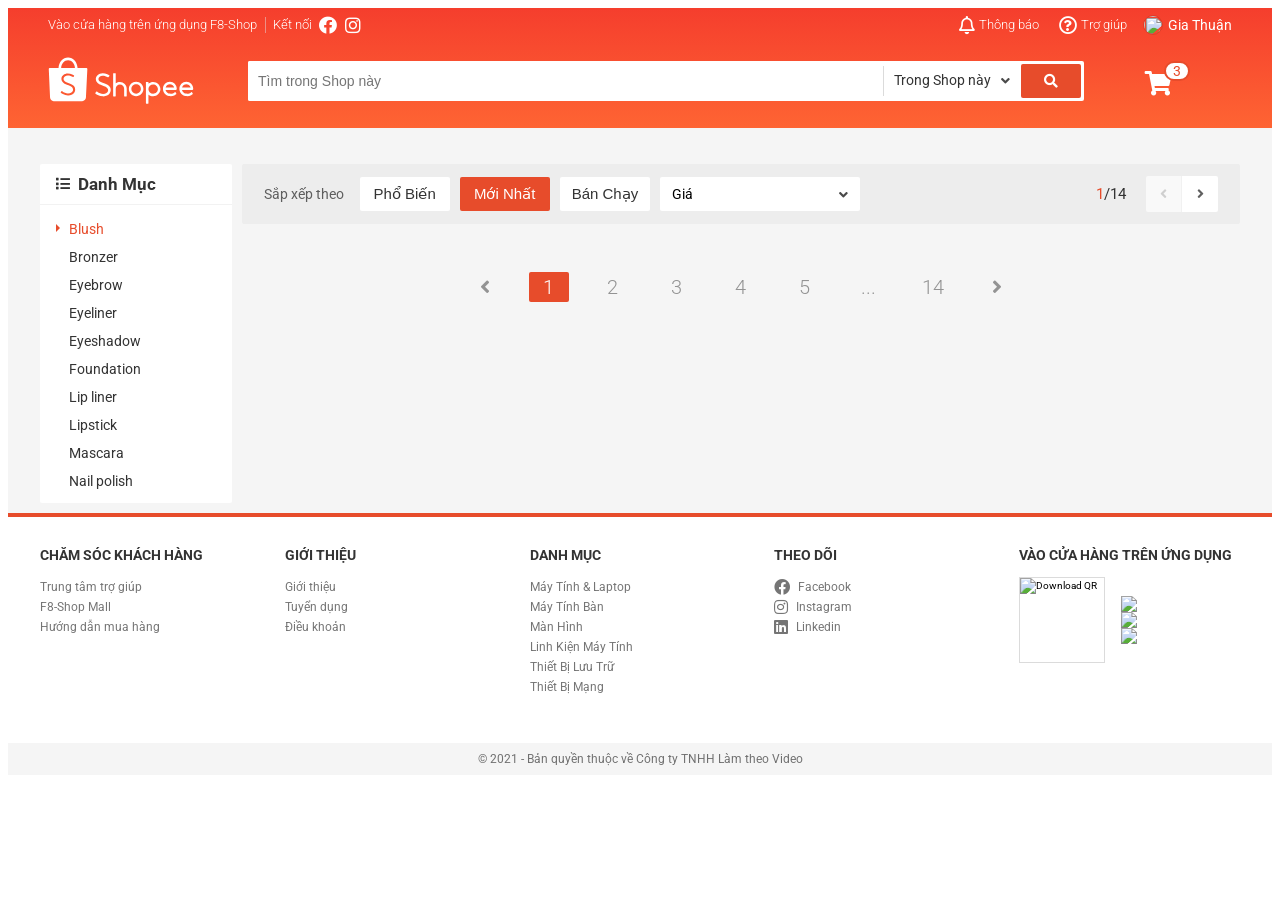
==== commit f3b16d50: "update Shopee ( Add api )) v1.1" ====
--- a/index.html
+++ b/index.html
@@ -373,22 +373,34 @@
             
                             <ul class="category-list">
                                 <li class="category-item category-item--active">
-                                    <a href="#" class="category-item__link">Máy Tính & Laptop</a>
+                                    <a href="#" class="category-item__link">Blush</a>
+                                </li>
+                                <li class="category-item ">
+                                    <a href="#" class="category-item__link">Bronzer</a>
                                 </li>
                                 <li class="category-item">
-                                    <a href="#" class="category-item__link">Máy Tính Bàn</a>
+                                    <a href="#" class="category-item__link">Eyebrow</a>
                                 </li>
                                 <li class="category-item">
-                                    <a href="#" class="category-item__link">Màn Hình</a>
+                                    <a href="#" class="category-item__link">Eyeliner</a>
                                 </li>
                                 <li class="category-item">
-                                    <a href="#" class="category-item__link">Linh Kiện Máy Tính</a>
+                                    <a href="#" class="category-item__link">Eyeshadow</a>
                                 </li>
                                 <li class="category-item">
-                                    <a href="#" class="category-item__link">Thiết Bị Lưu Trữ</a>
+                                    <a href="#" class="category-item__link">Foundation</a>
                                 </li>
                                 <li class="category-item">
-                                    <a href="#" class="category-item__link">Thiết Bị Mạng</a>
+                                    <a href="#" class="category-item__link">Lip liner</a>
+                                </li>
+                                <li class="category-item">
+                                    <a href="#" class="category-item__link">Lipstick</a>
+                                </li>
+                                <li class="category-item">
+                                    <a href="#" class="category-item__link">Mascara</a>
+                                </li>
+                                <li class="category-item">
+                                    <a href="#" class="category-item__link">Nail polish</a>
                                 </li>
                             </ul>
                         </nav>
@@ -434,32 +446,35 @@
 
                         <nav class="mobile-category">
                             <ul class="mobile-category__list">
+                                <li class="mobile-category__item ">
+                                    <a href="#" class="mobile-category__link">Blush</a>
+                                </li>
                                 <li class="mobile-category__item">
-                                    <a href="" class="mobile-category__link">Máy Tính Bàn</a>
+                                    <a href="#" class="mobile-category__link">Bronzer</a>
                                 </li>
                                 <li class="mobile-category__item">
-                                    <a href="" class="mobile-category__link">Máy In, Máy Scan & Máy Chiếu</a>
+                                    <a href="#" class="mobile-category__link">Eyebrow</a>
                                 </li>
                                 <li class="mobile-category__item">
-                                    <a href="" class="mobile-category__link">Thiết Bị Lưu Trữ</a>
+                                    <a href="#" class="mobile-category__link">Eyeliner</a>
                                 </li>
                                 <li class="mobile-category__item">
-                                    <a href="" class="mobile-category__link">Màn Hình</a>
+                                    <a href="#" class="mobile-category__link">Eyeshadow</a>
                                 </li>
                                 <li class="mobile-category__item">
-                                    <a href="" class="mobile-category__link">Linh Kiện Máy Tính</a>
+                                    <a href="#" class="mobile-category__link">Foundation</a>
                                 </li>
                                 <li class="mobile-category__item">
-                                    <a href="" class="mobile-category__link">Thiết Bị Mạng</a>
+                                    <a href="#" class="mobile-category__link">Lip liner</a>
                                 </li>
                                 <li class="mobile-category__item">
-                                    <a href="" class="mobile-category__link">Laptop</a>
+                                    <a href="#" class="mobile-category__link">Lipstick</a>
                                 </li>
                                 <li class="mobile-category__item">
-                                    <a href="" class="mobile-category__link">Gaming</a>
+                                    <a href="#" class="mobile-category__link">Mascara</a>
                                 </li>
                                 <li class="mobile-category__item">
-                                    <a href="" class="mobile-category__link">Khác</a>
+                                    <a href="#" class="mobile-category__link">Nail polish</a>
                                 </li>
                             </ul>
                         </nav>
@@ -467,7 +482,7 @@
                         <div class="home-product">
                             <div class="row sm-gutter">
                                 <!-- Product item -->
-                                <div class="col l-2-4 m-4 c-6">
+                                <!-- <div class="col l-2-4 m-4 c-6">
                                     <a class="home-product-item" href="">
                                         <div class="home-product-item__img" style="background-image: url(https://cf.shopee.vn/file/575e04c0e1d08b5f1b9f624a8d6b1419_tn);"></div>
                                         <h4 class="home-product-item__name">Apple MacBook Air (2020) M1 Chip, 13.3-inch, 8GB, 256GB SSD</h4>
@@ -501,8 +516,8 @@
                                             <span class="home-product-item__sale-off-label">GIẢM</span>
                                         </div>
                                     </a>
-                                </div>     
-                                <div class="col l-2-4 m-4 c-6">
+                                </div>      -->
+                                <!-- <div class="col l-2-4 m-4 c-6">
                                     <a class="home-product-item" href="">
                                         <div class="home-product-item__img" style="background-image: url(https://cf.shopee.vn/file/99a2a20828b08ae6c54d59498d19e181_tn);"></div>
                                         <h4 class="home-product-item__name">Laptop Acer Nitro 5 AN515-56-51N4 GeForce® GTX1650 i5-11300H 8GB 512GB</h4>
@@ -816,7 +831,7 @@
                                             <span class="home-product-item__sale-off-label">GIẢM</span>
                                         </div>
                                     </a>
-                                </div>
+                                </div> -->
                                 
                                 
                             </div>
@@ -1074,5 +1089,7 @@
             </div>
         </div>
     </div>  -->
+
+    <script src="./assest/js/main.js"></script>
 </body>
 </html>
--- a/assest/css/main.css
+++ b/assest/css/main.css
@@ -1074,10 +1074,12 @@
     padding: 0 0 8px 0;
     margin-left: 9px;
 }
-
-.category-item {
-
-}
+.category-item:hover{
+    transform: translateX(3px);
+    color: var(--primary-color);
+    transition: transform ease-in-out 400ms;
+}
+
 
 .category-item--active .category-item__link {
     color: var(--primary-color);
@@ -1141,7 +1143,7 @@
     text-decoration: none;
     color: var(--white-color);
     font-size: 1.4rem;
-    line-height: var(--line-height);
+    LINE-HEIGHT: calc(var(--line-height) * 2);
     text-align: center;
     width: 136px;
     height: calc(var(--line-height) * 2);
@@ -1285,7 +1287,7 @@
 
 .home-product-item__price {
     display: flex;
-    justify-content: baseline;
+    justify-content: space-between;
     flex-wrap: wrap;
 }   
 
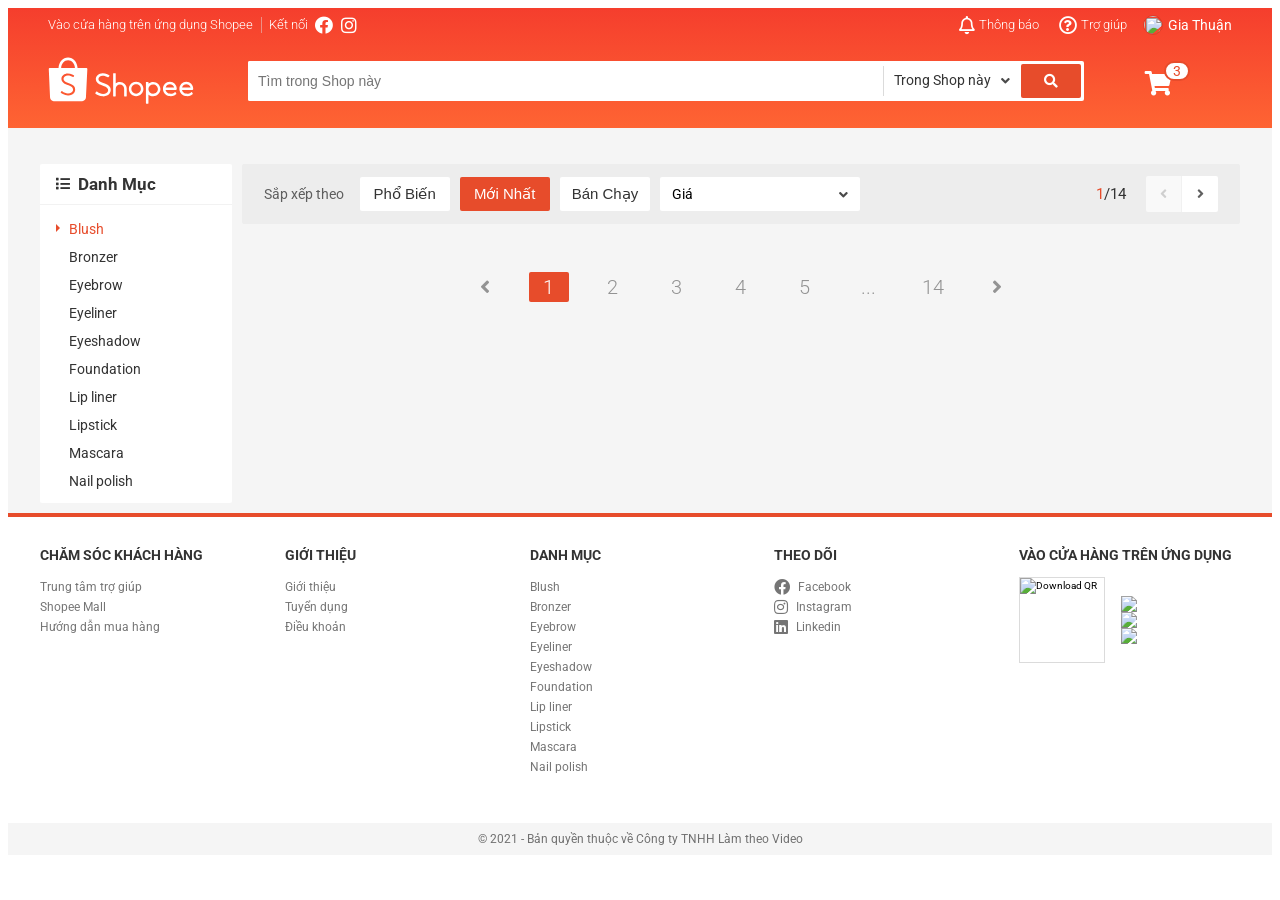
==== commit 02ba16c5: "Update search feature" ====
--- a/index.html
+++ b/index.html
@@ -4,7 +4,7 @@
     <meta charset="UTF-8">
     <meta http-equiv="X-UA-Compatible" content="IE=edge">
     <meta name="viewport" content="width=device-width, initial-scale=1.0">
-    <title>F8 Shop</title>
+    <title>Shopee</title>
     <link
       rel="icon"
       href="https://4.bp.blogspot.com/-ItRaVmM-PoU/XgrlppcnvcI/AAAAAAAABPY/Pbgwlu9Gb7UKLJFekuqk5__OPWQvqq08gCLcBGAsYHQ/s200-c/shopee%2B1.png"
@@ -27,7 +27,7 @@
                 <nav class="header__navbar hide-on-mobile-tablet">
                     <ul class="header__navbar-list">
                         <li class="header__navbar-item header__navbar-item--has-qr header__navbar-item--separate">
-                            Vào cửa hàng trên ứng dụng F8-Shop
+                            Vào cửa hàng trên ứng dụng Shopee
 
                             <!-- Header QR code -->
                             <div class="header__qr">
@@ -204,14 +204,18 @@
 
                             <!-- Search history -->
                             <div class="header__search-history">
-                                <h3 class="header__search-history-heading">Lịch sử tìm kiếm</h3>
+                                <div class="header__search-history-heading-wrapper">
+                                    <h3 class="header__search-history-heading">Lịch sử tìm kiếm</h3>
+                                    <i class="fas fa-times"></i>
+                                </div>
                                 <ul class="header__search-history-list">
-                                    <li class="header__search-history-item">
+                                    <!-- <!-- <li class="header__search-history-item">
                                         <a href="" >Acer nitro 5</a>
-                                    </li>
-                                    <li class="header__search-history-item">
+                                        <i class="delete-icon-history-search fas fa-times"></i>
+                                    </li> -->
+                                    <!-- <li class="header__search-history-item">
                                         <a href="" >Asus tuf fx506</a>
-                                    </li>
+                                    </li>  -->
                                 </ul>
                             </div>
                         </div>
@@ -887,7 +891,7 @@
                                 <a href="" class="footer-item__link">Trung tâm trợ giúp</a>
                             </li>
                             <li class="footer-item">
-                                <a href="" class="footer-item__link">F8-Shop Mall</a>
+                                <a href="" class="footer-item__link">Shopee Mall</a>
                             </li>
                             <li class="footer-item">
                                 <a href="" class="footer-item__link">Hướng dẫn mua hàng</a>
@@ -912,22 +916,34 @@
                         <h3 class="footer__heading">Danh mục</h3>
                         <ul class="footer-list">
                             <li class="footer-item">
-                                <a href="" class="footer-item__link">Máy Tính & Laptop</a>
+                                <a href="#" class="footer-item__link">Blush</a>
                             </li>
                             <li class="footer-item">
-                                <a href="" class="footer-item__link">Máy Tính Bàn</a>
+                                <a href="#" class="footer-item__link">Bronzer</a>
                             </li>
                             <li class="footer-item">    
-                                <a href="" class="footer-item__link">Màn Hình</a>
+                                <a href="#" class="footer-item__link">Eyebrow</a>
                             </li>
                             <li class="footer-item">    
-                                <a href="" class="footer-item__link">Linh Kiện Máy Tính</a>
+                                <a href="#" class="footer-item__link">Eyeliner</a>
                             </li>
                             <li class="footer-item">    
-                                <a href="" class="footer-item__link">Thiết Bị Lưu Trữ</a>
+                                <a href="#" class="footer-item__link">Eyeshadow</a>
                             </li>
                             <li class="footer-item">    
-                                <a href="" class="footer-item__link">Thiết Bị Mạng</a>
+                                <a href="#" class="footer-item__link">Foundation</a>
+                            </li>
+                            <li class="footer-item">    
+                                <a href="#" class="footer-item__link">Lip liner</a>
+                            </li>
+                            <li class="footer-item">    
+                                <a href="#" class="footer-item__link">Lipstick</a>
+                            </li>
+                            <li class="footer-item">    
+                                <a href="#" class="footer-item__link">Mascara</a>
+                            </li>
+                            <li class="footer-item">    
+                                <a href="#" class="footer-item__link">Nail polish</a>
                             </li>
                         </ul>
                     </div>
--- a/assest/css/main.css
+++ b/assest/css/main.css
@@ -940,17 +940,29 @@
 
 .header__search-input:focus ~ .header__search-history {
     display: block;
-}
-
+} 
+
+.header__search-history-heading-wrapper {
+    display: flex;
+    align-items: center;
+    justify-content: space-between;
+}
+
+.header__search-history-heading-wrapper i{
+    padding: 2px 20px;
+    font-size: 2rem;
+    display: none;
+}
 .header__search-history {
     position: absolute;
+    max-height: 40vh;
     top: calc(100% + 4px);
     left: 0;
     width: calc(100% - 16px);
     background-color: var(--white-color);
     border-radius: 2px;
-    box-shadow: 0 0 5px rgb(189, 189, 189);
-    overflow: hidden;
+    box-shadow: 0 2px 5px rgb(189, 189, 189);
+    overflow-y: auto;
     display: none;
     z-index: 1;
 }
@@ -969,10 +981,38 @@
 }
 
 .header__search-history-item {
-    height: 38px;
     padding: 0 12px;
-}
-
+    display: flex;
+    align-items: center;
+    justify-content: space-between;
+}
+
+
+.header__search-history-item .header__search-history-item-tag{
+    min-width: 30px;
+    padding: 2px 6px;
+    border-radius: 5px;
+    color: #fff;
+}
+
+.header__search-history-item .header__search-history-item-tag.Brand{
+    background-color: #86c4d7;
+}
+
+
+.header__search-history-item .header__search-history-item-tag.ProductType{
+    background-color: #88cf81;
+}
+
+.header__search-history-item .header__search-history-item-tag.Tag{
+    background-color: #ebac4e;
+}
+.header__search-history-item i{
+    font-size: 1rem;
+    padding: 8px;
+ 
+    
+}
 .header__search-history-item:hover {
     background-color: #fafafa;
     
--- a/assest/css/responsive.css
+++ b/assest/css/responsive.css
@@ -30,6 +30,9 @@
     .mobile-category {
         display: block;
     }
+    .header__search-history-heading-wrapper i{
+        display: block;
+    }
     
 }
 
@@ -45,6 +48,9 @@
     .header__cart {
         width: 80px;
         text-align: right;
+    }
+    .header__search-history-heading-wrapper i{
+        font-size: 1.2rem;
     }
 }
 
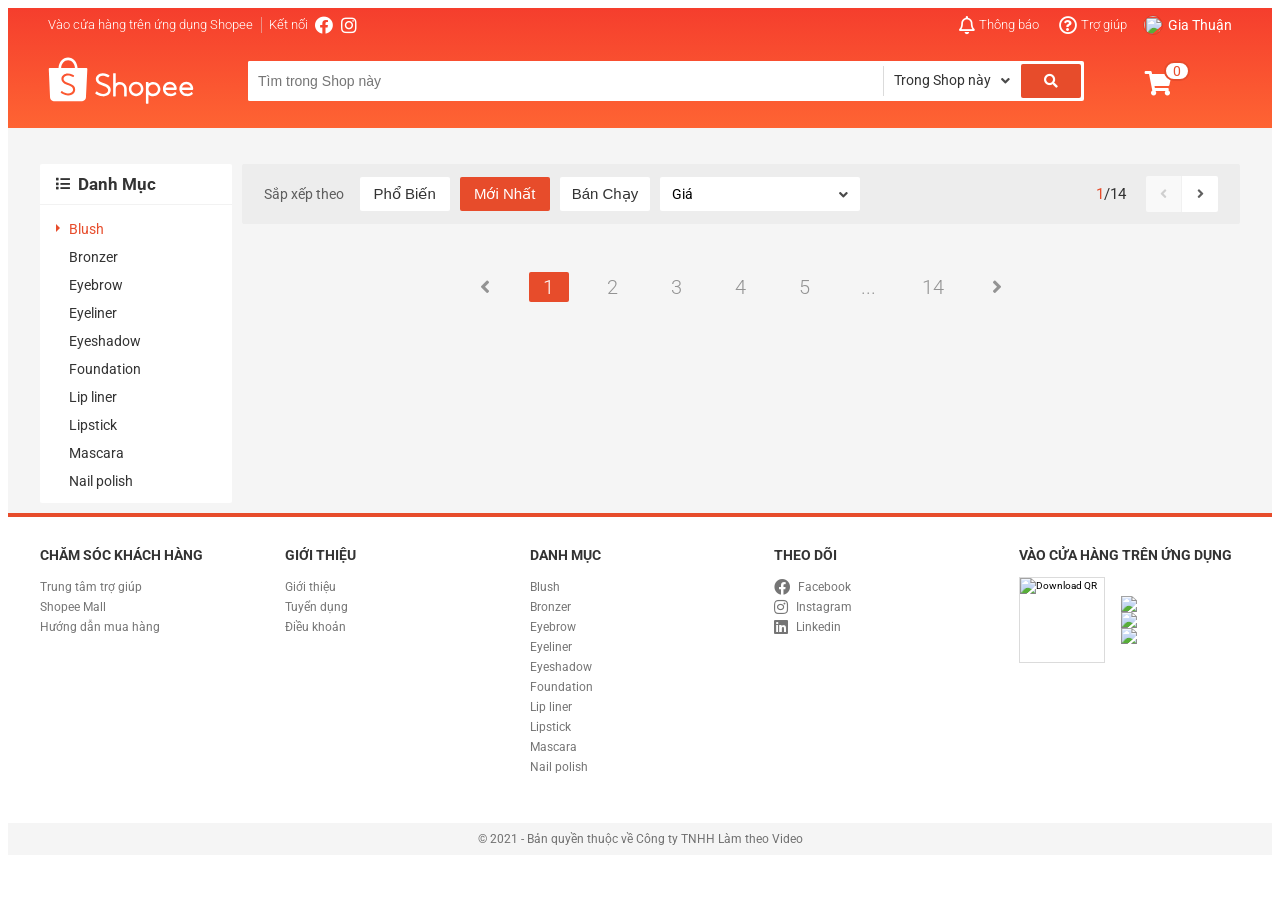
==== commit fadb6a45: "Update search feature" ====
--- a/index.html
+++ b/index.html
@@ -7,7 +7,7 @@
     <title>Shopee</title>
     <link
       rel="icon"
-      href="https://4.bp.blogspot.com/-ItRaVmM-PoU/XgrlppcnvcI/AAAAAAAABPY/Pbgwlu9Gb7UKLJFekuqk5__OPWQvqq08gCLcBGAsYHQ/s200-c/shopee%2B1.png"
+      href="https://logodix.com/logo/2015058.png"
       type="image/x-icon"
     />
     <link rel="stylesheet" href="https://cdnjs.cloudflare.com/ajax/libs/normalize/8.0.1/normalize.min.css">
@@ -36,10 +36,10 @@
                                     <a href="" class="header__qr-link">
                                         <img src="./assest/img/app_store.png" alt="App Store" class="header__qr-download-img">
                                     </a>
-                                    <a href="" class="header__qr-link">
+                                    <a href="https://play.google.com/store/apps/details?id=com.shopee.vn&hl=vi&gl=US" class="header__qr-link">
                                         <img src="./assest/img/google_play.png" alt="Google Play" class="header__qr-download-img">
                                     </a>
-                                    <a href="" class="header__qr-link">
+                                    <a href="https://apps.apple.com/vn/app/shopee-11-11-si%C3%AAu-sale/id959841449" class="header__qr-link">
                                         <img src="./assest/img/app_gallery.png" alt="App Gallery" class="header__qr-download-img">
                                     </a>
                                     
@@ -213,9 +213,6 @@
                                         <a href="" >Acer nitro 5</a>
                                         <i class="delete-icon-history-search fas fa-times"></i>
                                     </li> -->
-                                    <!-- <li class="header__search-history-item">
-                                        <a href="" >Asus tuf fx506</a>
-                                    </li>  -->
                                 </ul>
                             </div>
                         </div>
@@ -254,7 +251,7 @@
                                 <h4 class="header__cart-heading">Sản Phẩm Mới Thêm</h4>
                                 <ul class="header__cart-list-item">
                                     <!-- Cart item -->
-                                    <li class="header__cart-item">
+                                    <!-- <li class="header__cart-item">
                                         <img src="https://cf.shopee.vn/file/7e4eaffb8aef72525616d2d37cb64905_tn" alt="" class="header__cart-img">
                                         <div class="header__cart-item-info">
                                             <div class="header__cart-item-head">
@@ -274,26 +271,7 @@
                                             </div>
                                         </div>
                                     </li>
-                                    <li class="header__cart-item">
-                                        <img src="https://cf.shopee.vn/file/7fd600c90822d0015a268f533c5f6d99_tn" alt="" class="header__cart-img">
-                                        <div class="header__cart-item-info">
-                                            <div class="header__cart-item-head">
-                                                <h5 class="header__cart-item-name">Acer Predator Helios 300</h5>
-                                                <div class="header__cart-item-price-wrap">
-                                                    <span class="header__cart-item-price">₫18.400.000</span>
-                                                    <span class="header__cart-item-multiply">x</span>
-                                                    <span class="header__cart-item-qnt">1</span>
-                                                </div>
-                                            </div>
-
-                                            <div class="header__cart-item-body">
-                                                <span class="header__cart-item-description">
-                                                    Phân Loại Hàng: RAM16G-SSD 128+1TB
-                                                </span>
-                                                <span class="header__cart-item-remove">Xoá</span>
-                                            </div>
-                                        </div>
-                                    </li>
+                                    
                                     <li class="header__cart-item">
                                         <img src="https://cf.shopee.vn/file/57ae68e7da097de895fe7a981023bf6b_tn" alt="" class="header__cart-img">
                                         <div class="header__cart-item-info">
@@ -313,7 +291,7 @@
                                                 <span class="header__cart-item-remove">Xoá</span>
                                             </div>
                                         </div>
-                                    </li>
+                                    </li> -->
                                     
                                 </ul>
 
--- a/assest/css/main.css
+++ b/assest/css/main.css
@@ -1366,6 +1366,8 @@
 
 .home-product-item__like--liked .home-product-item__like-icon-fill{
     display: inline-block;
+    font-size: 1.3rem;
+    padding: 5px;
 }
 
 .home-product-item__like--liked .home-product-item__like-icon-empty {
